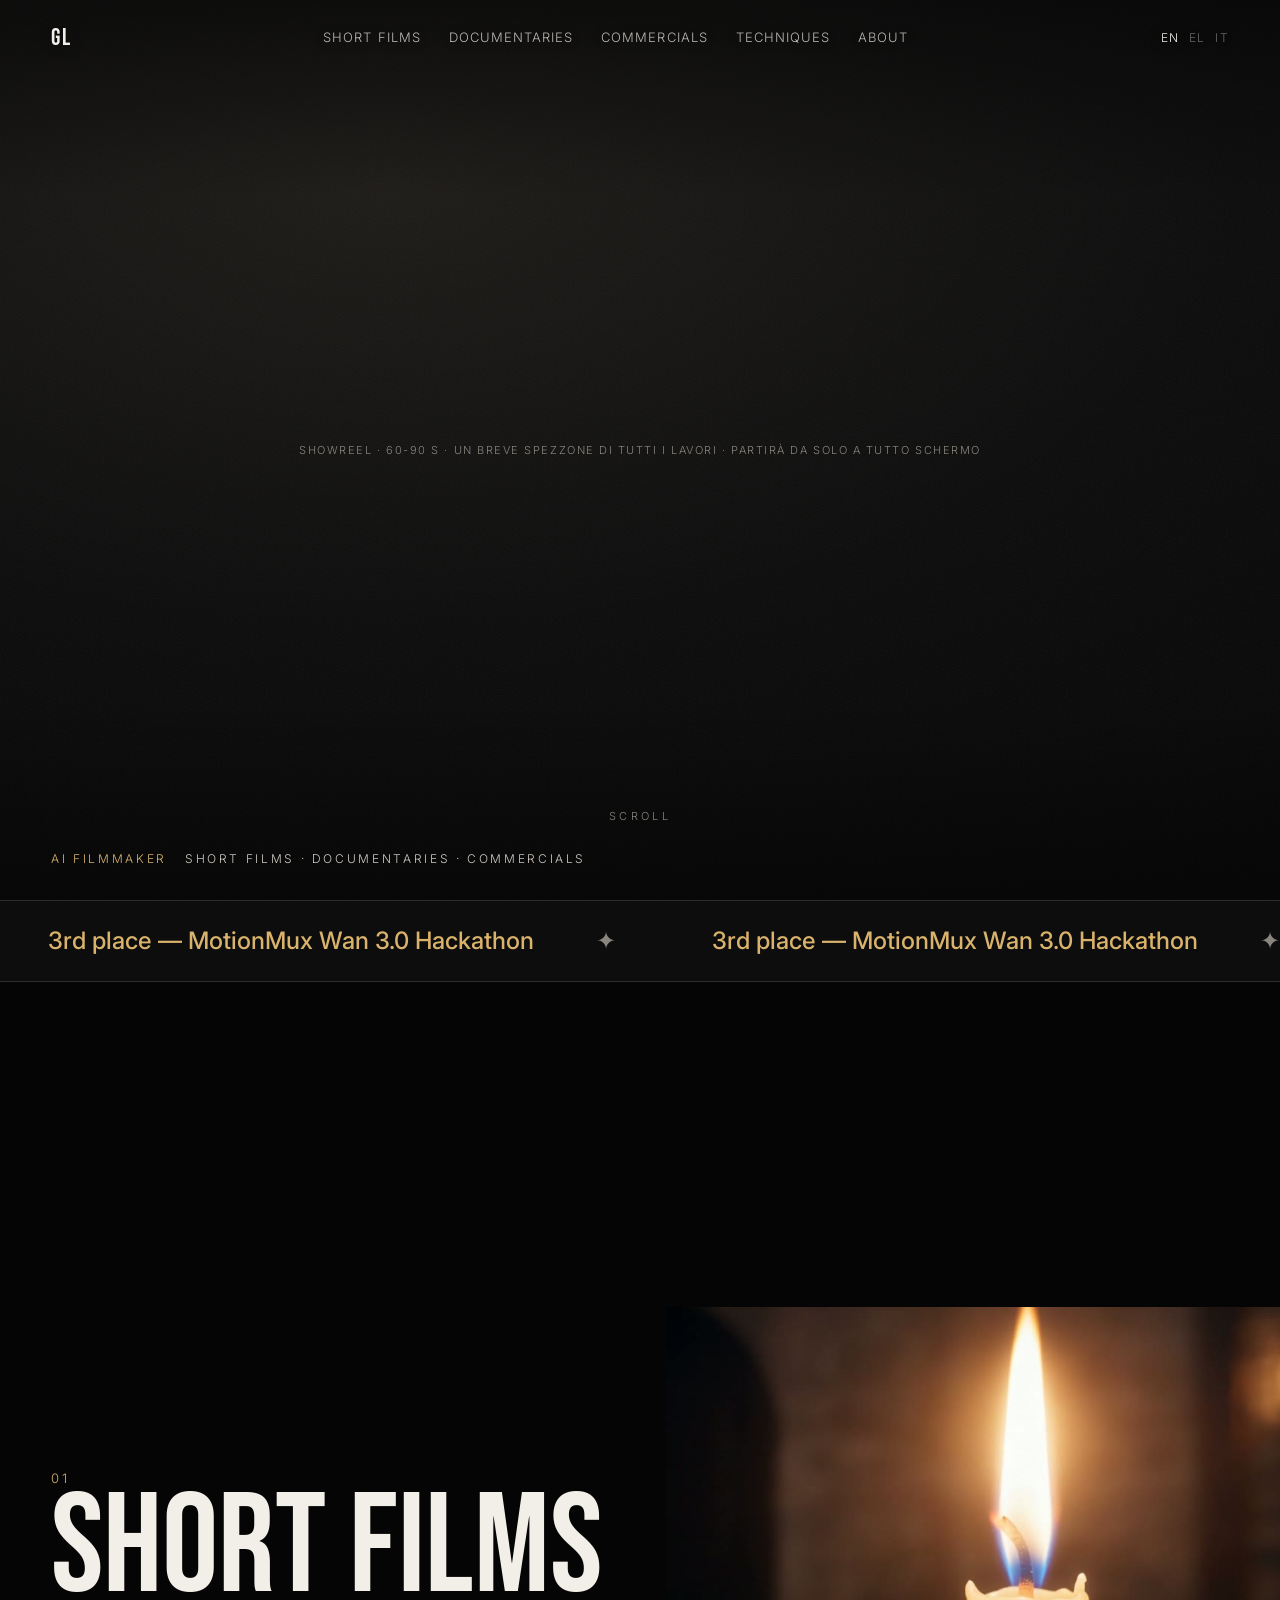
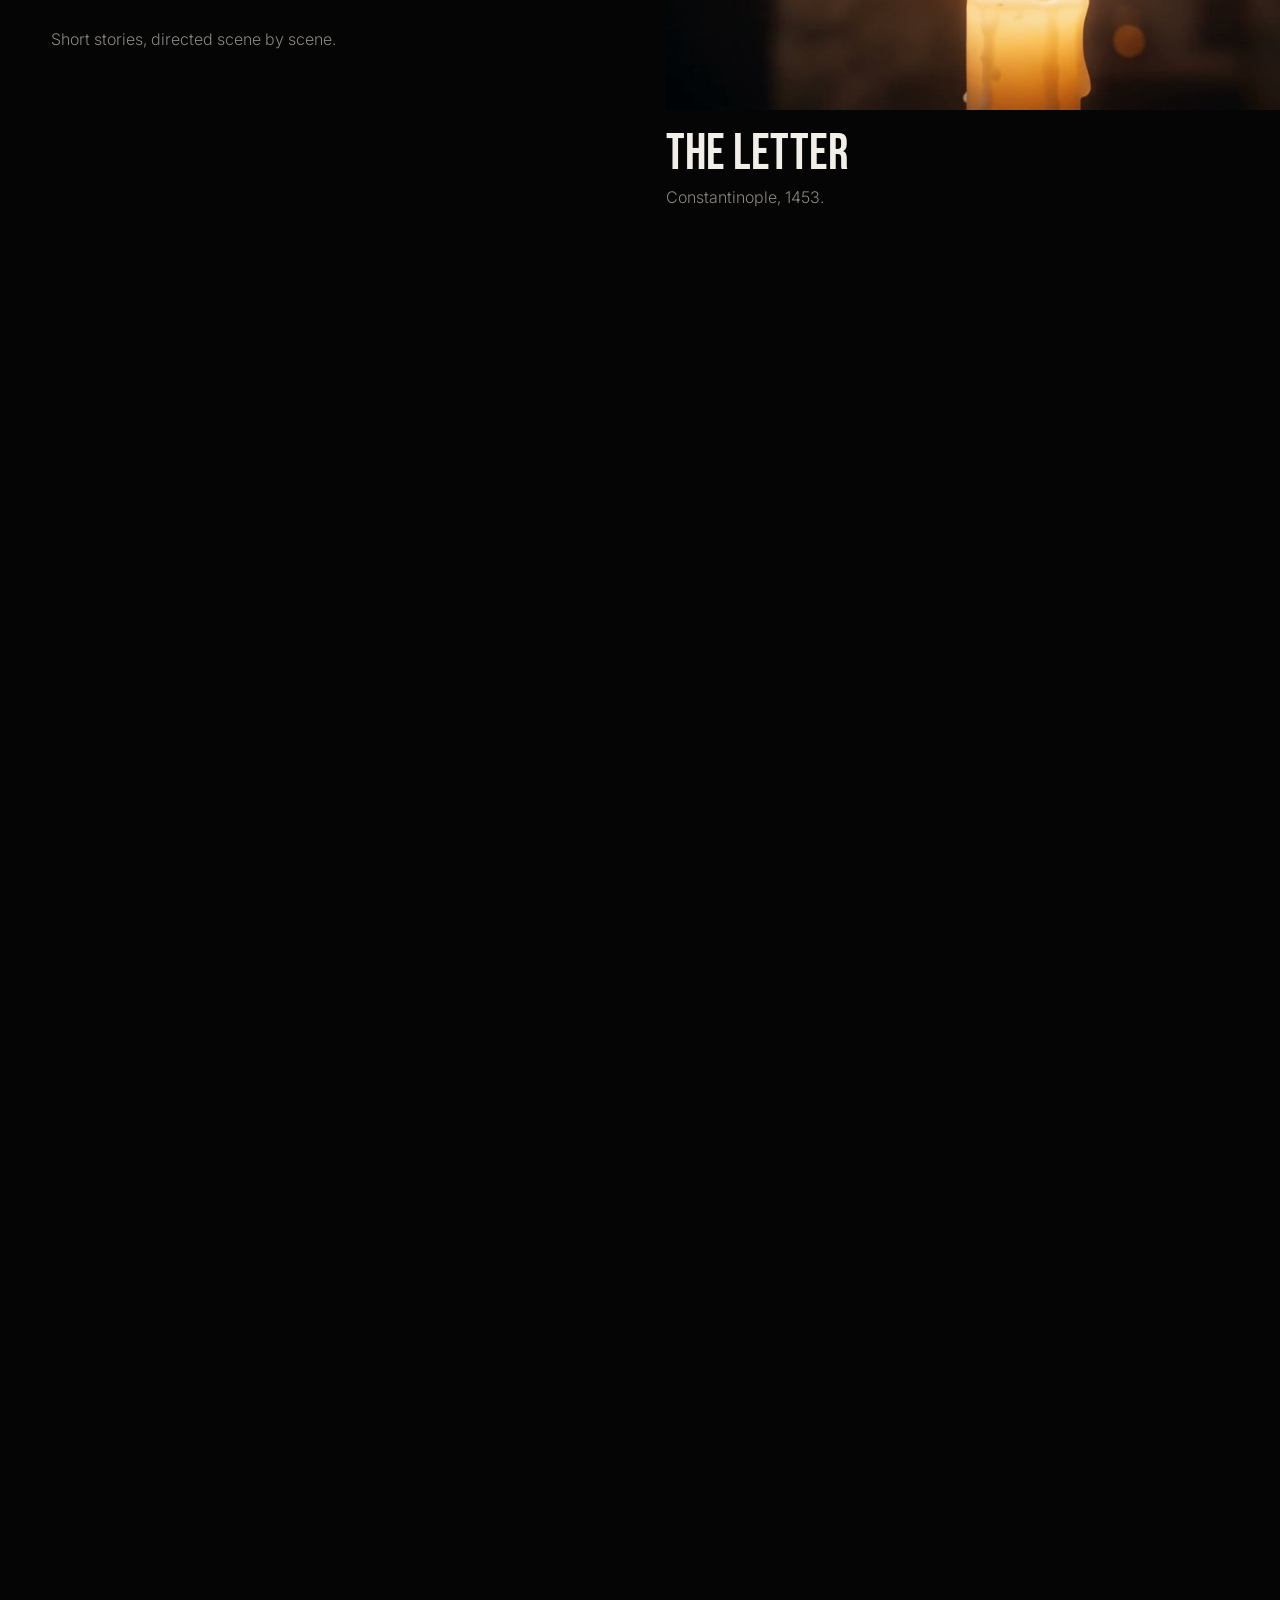
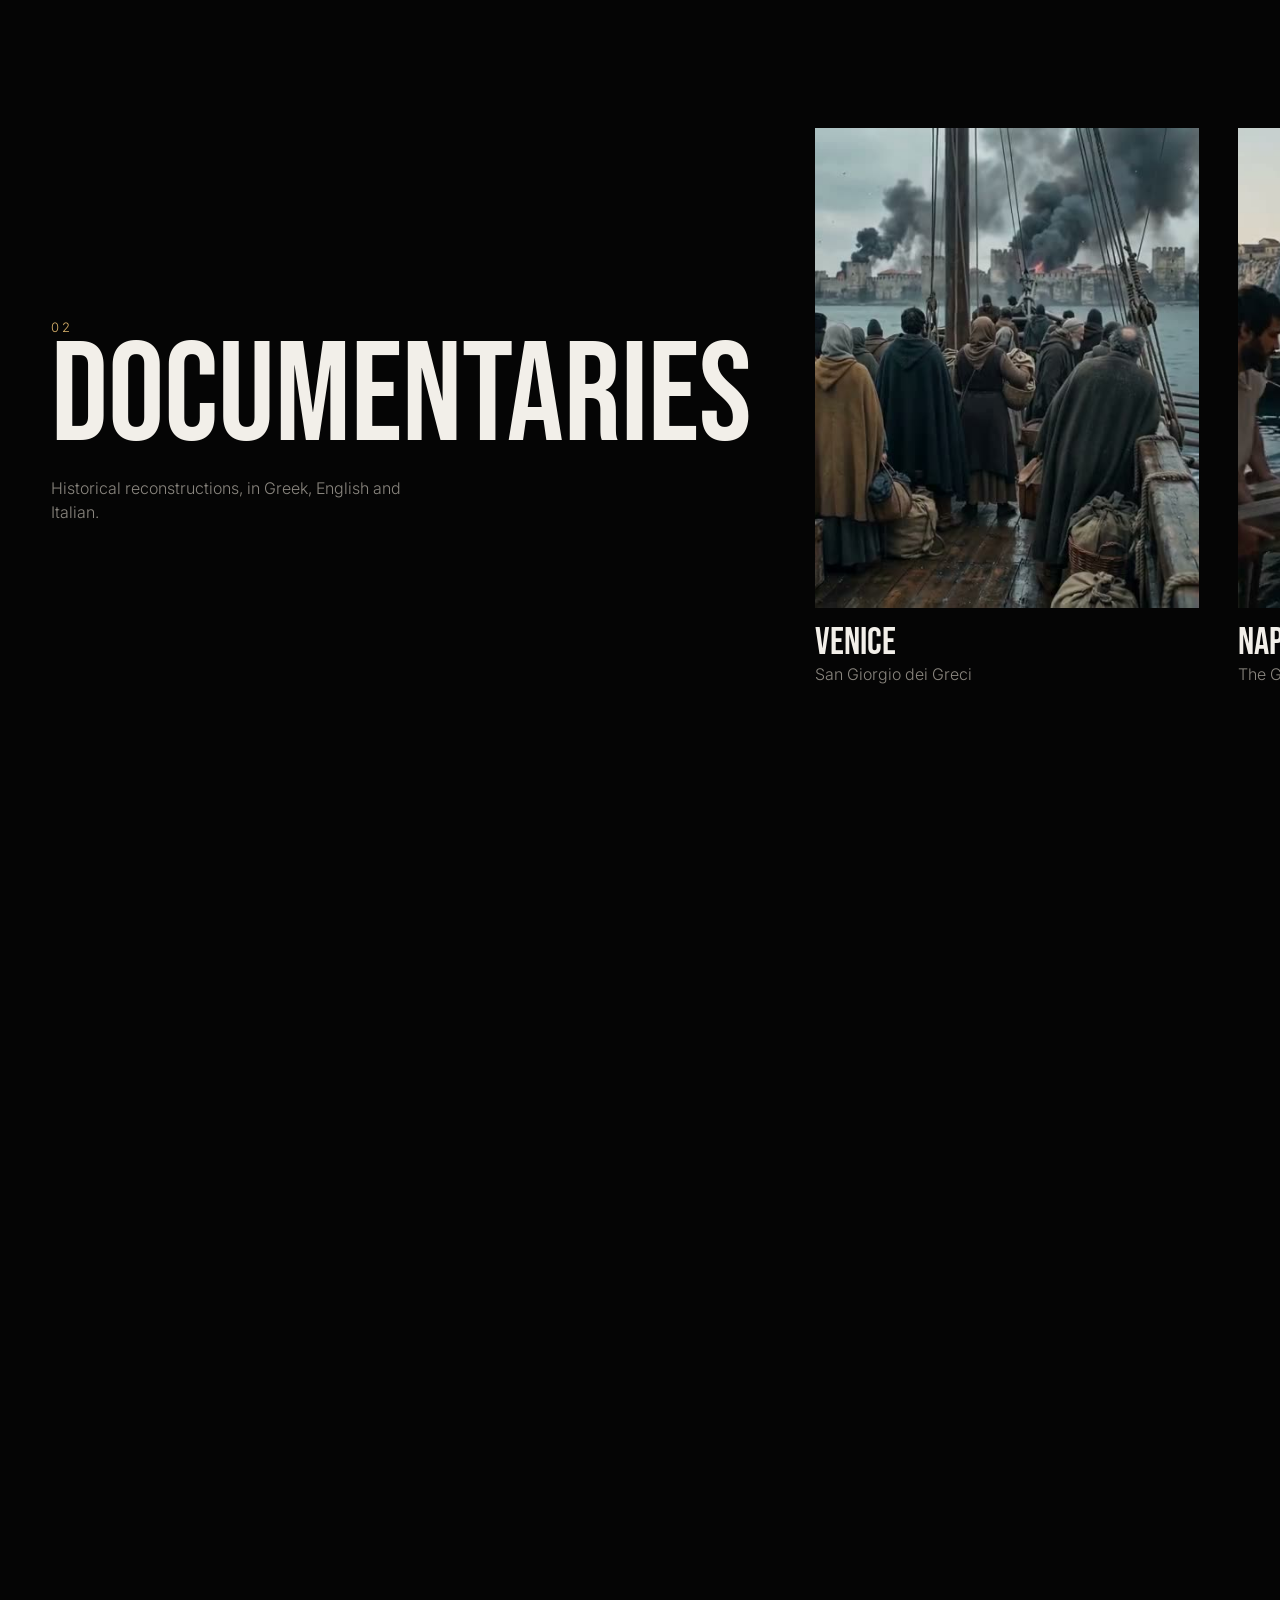
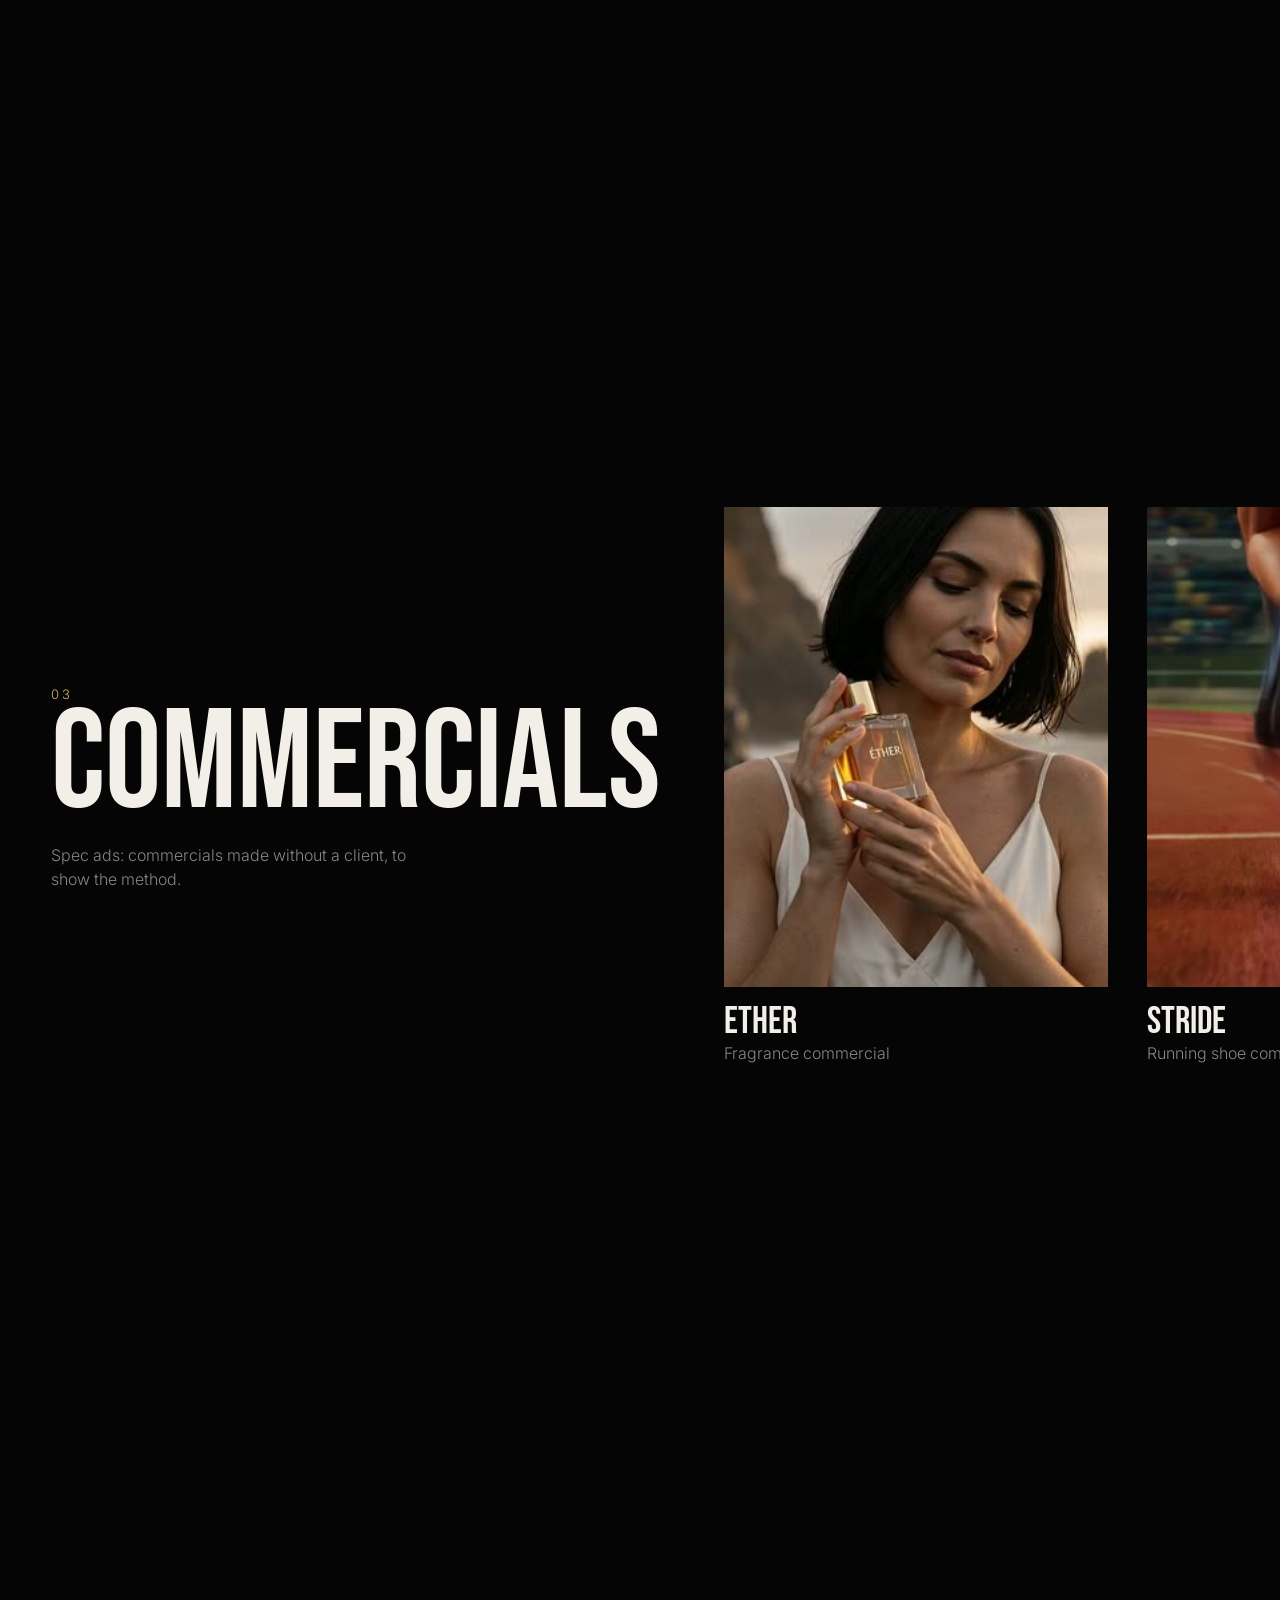
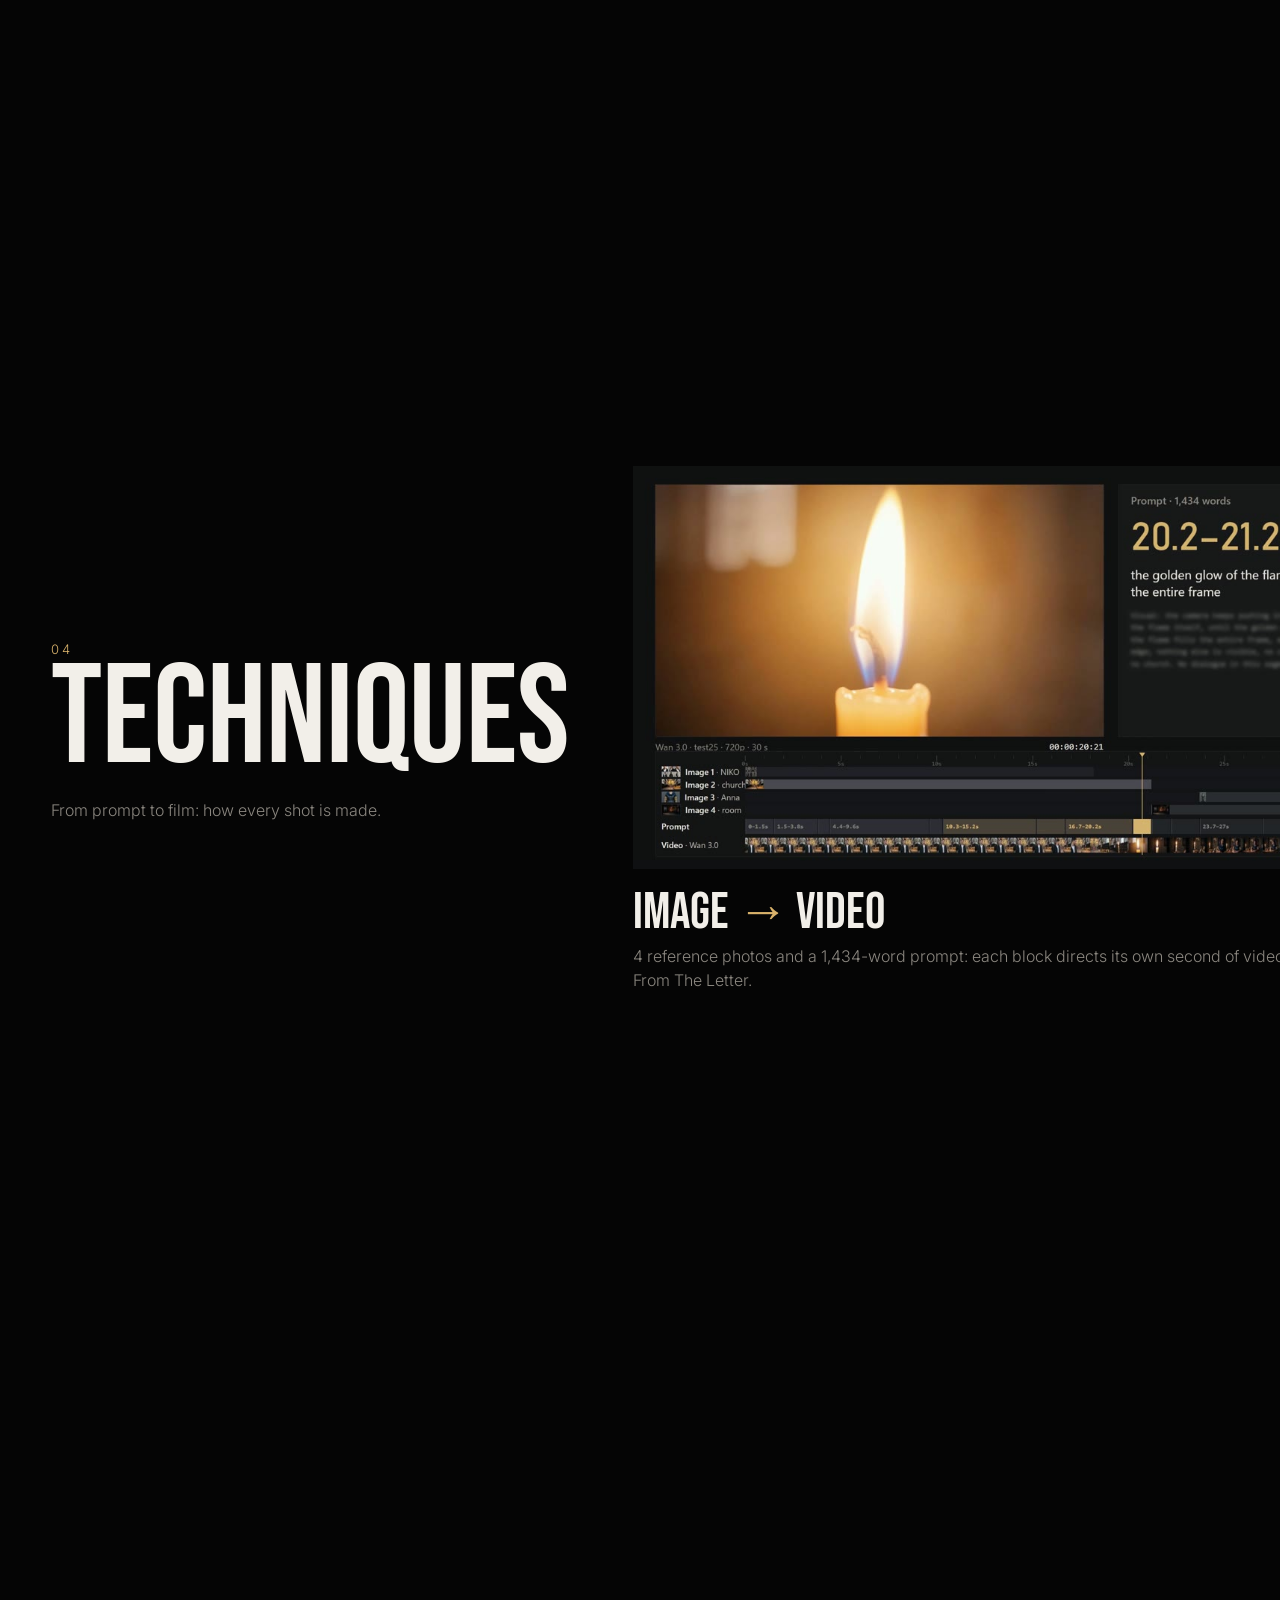
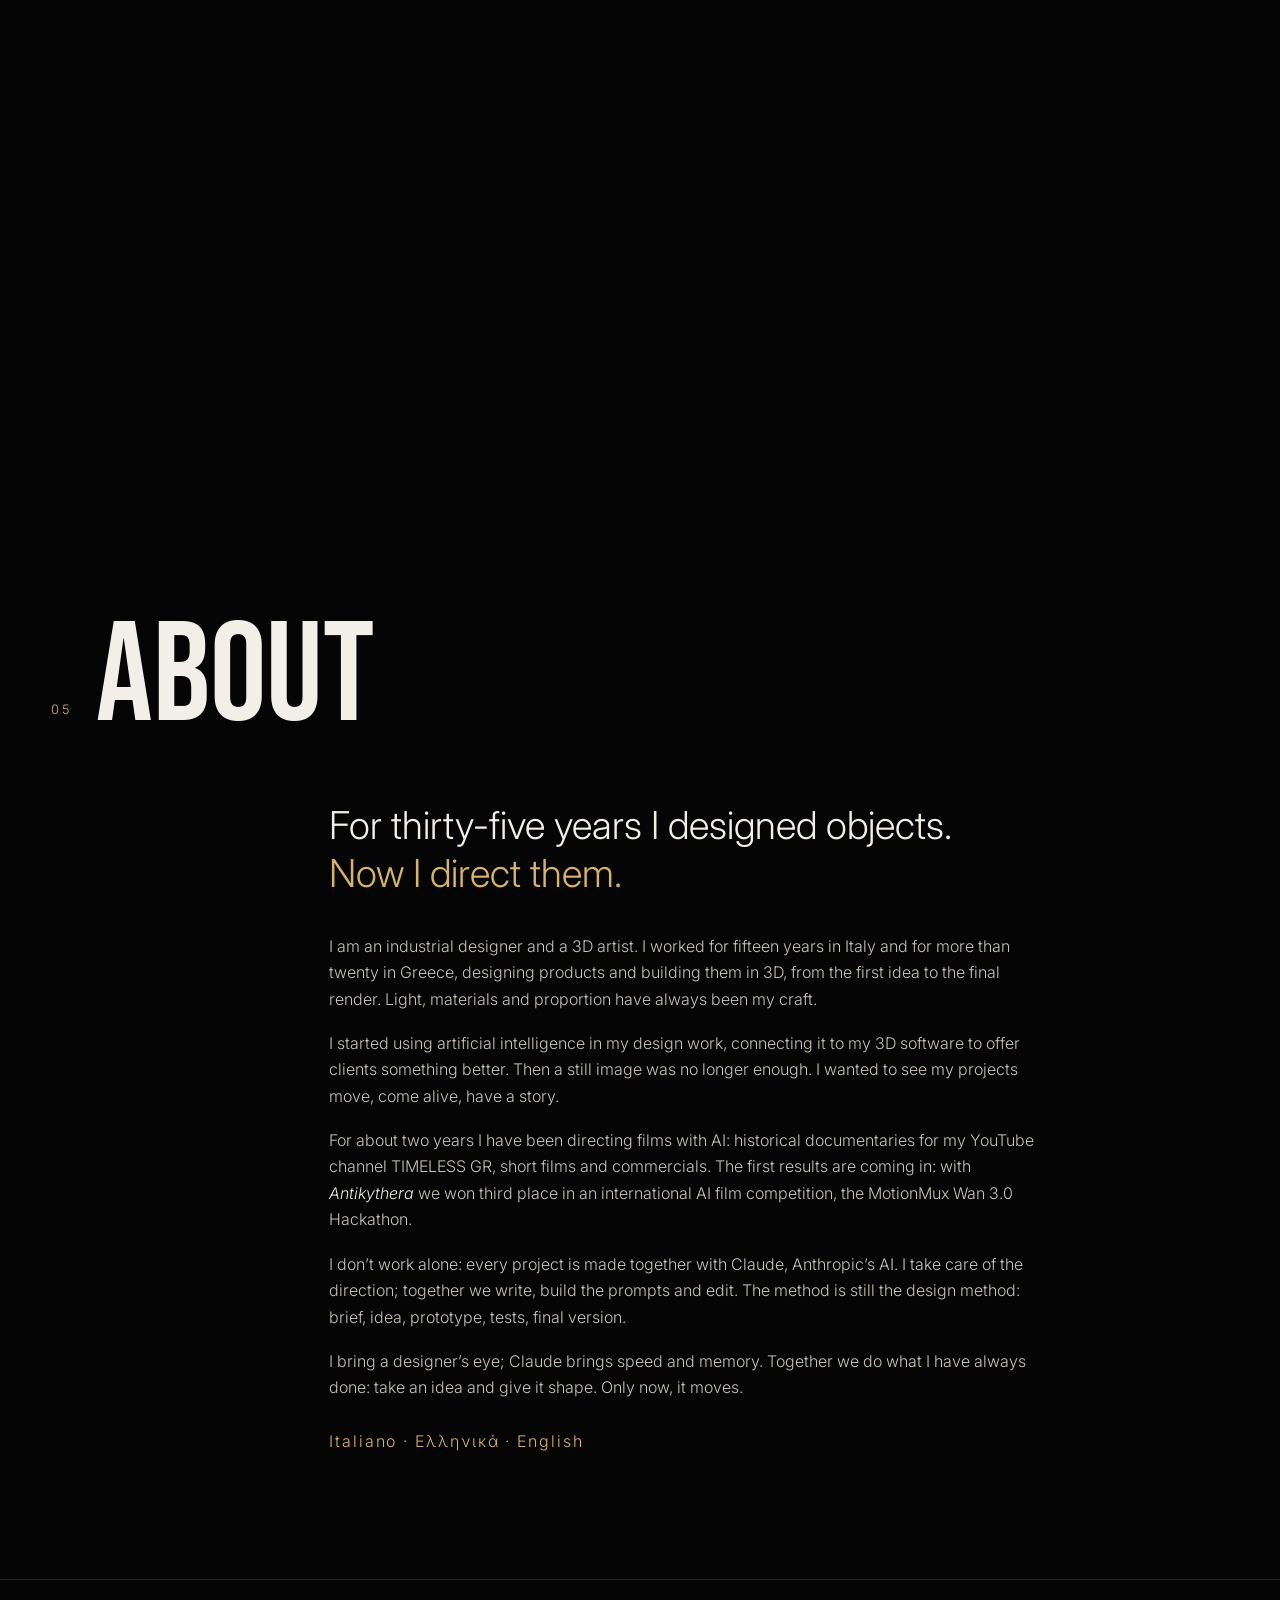
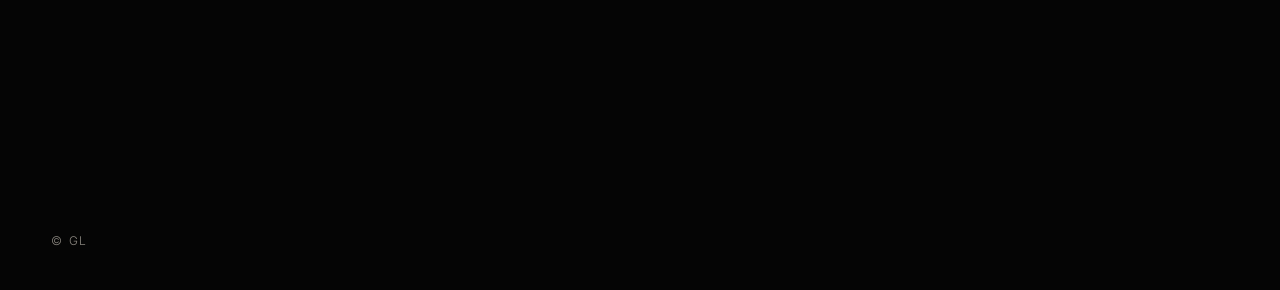
==== index.html @ 3f9e155d "Portfolio Co-Authored-By: Claude Opus 5.5 <noreply@anthropic.com>" ====
<!doctype html>
<html lang="en">
<head>
  <meta charset="utf-8">
  <meta name="viewport" content="width=device-width, initial-scale=1">
  <title>GL — AI Filmmaker</title>
  <meta name="robots" content="noindex, nofollow">  <!-- sito anonimo: invisibile ai motori di ricerca, si apre solo col link -->
  <meta name="description" content="Portfolio of GL: short films, documentaries and commercials made with AI.">
  <link rel="preconnect" href="https://fonts.googleapis.com">
  <link rel="preconnect" href="https://fonts.gstatic.com" crossorigin>
  <link href="https://fonts.googleapis.com/css2?family=Bebas+Neue&family=Inter:wght@300;400;500;600&display=swap" rel="stylesheet">
  <link rel="stylesheet" href="css/style.css">
</head>
<body>

  <!-- ═══ BARRA IN ALTO ═══ -->
  <header class="topbar">
    <a href="#top" class="topbar__name" data-site="nome"></a>
    <nav class="topbar__nav">
      <a href="#short-film">Short films</a>
      <a href="#documentari">Documentaries</a>
      <a href="#spot">Commercials</a>
      <a href="#tecniche">Techniques</a>
      <a href="#chi-sono">About</a>
    </nav>
    <div class="topbar__lang"><span class="is-on">EN</span><span>EL</span><span>IT</span></div>
  </header>
  <div class="progress"><div class="progress__bar"></div></div>

  <main id="top">

    <!-- ═══ APERTURA: il reel a tutto schermo, protagonisti i lavori ═══
         Quando il reel è pronto basta salvarlo come media/showreel.mp4: parte da solo, senza audio, a tutto schermo. -->
    <section class="hero">
      <div class="hero__media media" data-label="SHOWREEL · 60-90 s · un breve spezzone di tutti i lavori · partirà da solo a tutto schermo">
        <video class="hero__video" muted loop playsinline preload="auto"></video>
      </div>
      <div class="hero__shade"></div>
      <div class="hero__caption">
        <span data-site="ruolo"></span>
        <span class="hero__cats">Short films · Documentaries · Commercials</span>
      </div>
      <button class="hero__sound" type="button" hidden>Audio</button>
      <div class="hero__scroll">Scroll</div>
    </section>

    <!-- ═══ FASCIA PREMIO ═══ -->
    <section class="award">
      <div class="award__track">
        <span class="award__item"><b data-site="premio.titolo"></b> <i data-site="premio.dettaglio"></i></span>
        <span class="award__item"><b data-site="premio.titolo"></b> <i data-site="premio.dettaglio"></i></span>
        <span class="award__item"><b data-site="premio.titolo"></b> <i data-site="premio.dettaglio"></i></span>
        <span class="award__item"><b data-site="premio.titolo"></b> <i data-site="premio.dettaglio"></i></span>
      </div>
    </section>

    <!-- ═══ 01 SHORT FILM ═══ -->
    <!-- ═══ 01 SHORT FILM: scorrono in orizzontale ═══ -->
    <section class="section section--h" id="short-film">
      <div class="hscroll">
        <header class="section__head hscroll__head">
          <span class="section__num">01</span>
          <h2 class="section__title">Short films</h2>
          <p class="section__intro">Short stories, directed scene by scene.</p>
        </header>
        <div class="hscroll__track">
          <article class="film" data-full="media/film/the_letter.mp4">
            <div class="media" data-label="THE LETTER">
              <video class="preview" data-src="media/anteprime/the_letter.mp4" poster="media/anteprime/the_letter.jpg" muted loop playsinline preload="none"></video>
            </div>
            <div class="film__info">
              <h3>The Letter</h3>
              <p>Constantinople, 1453.</p>
              <span class="tag">Short film</span>
            </div>
          </article>
          <article class="film" data-full="media/film/let_her_finish.mp4">
            <div class="media" data-label="LET HER FINISH">
              <video class="preview" data-src="media/anteprime/let_her_finish.mp4" poster="media/anteprime/let_her_finish.jpg" muted loop playsinline preload="none"></video>
            </div>
            <div class="film__info">
              <h3>Let Her Finish</h3>
              <p>A girl comes home to her mother.</p>
              <span class="tag">Short film</span>
            </div>
          </article>
        </div>
      </div>
    </section>

    <!-- ═══ 02 DOCUMENTARI: scorrono in orizzontale ═══ -->
    <section class="section section--h" id="documentari">
      <div class="hscroll">
        <header class="section__head hscroll__head">
          <span class="section__num">02</span>
          <h2 class="section__title">Documentaries</h2>
          <p class="section__intro">Historical reconstructions, in Greek, English and Italian.</p>
        </header>
        <div class="hscroll__track">
          <article class="doc" data-full="media/film/venezia.mp4">
            <div class="media media--tall" data-label="VENICE">
              <video class="preview" data-src="media/anteprime/venezia.mp4" poster="media/anteprime/venezia.jpg" muted loop playsinline preload="none"></video>
            </div>
            <h3>Venice</h3><p>San Giorgio dei Greci</p>
          </article>
          <article class="doc" data-full="media/film/napoli.mp4">
            <div class="media media--tall" data-label="NAPLES UNDERGROUND">
              <video class="preview" data-src="media/anteprime/napoli.mp4" poster="media/anteprime/napoli.jpg" muted loop playsinline preload="none"></video>
            </div>
            <h3>Naples Underground</h3><p>The Greek soul of Naples</p>
          </article>
          <article class="doc" data-full="media/film/anticitera.mp4">
            <div class="media media--tall" data-label="ANTIKYTHERA">
              <video class="preview" data-src="media/anteprime/anticitera.mp4" poster="media/anteprime/anticitera.jpg" muted loop playsinline preload="none"></video>
            </div>
            <h3>Antikythera</h3><p>The Machine That Shouldn't Exist · English version · 3rd place MotionMux</p>
          </article>
        </div>
      </div>
    </section>

    <!-- ═══ 03 SPOT: scorrono in orizzontale come i documentari; al clic lo spot intero con l'audio (data-full) ═══ -->
    <section class="section section--h" id="spot">
      <div class="hscroll">
        <header class="section__head hscroll__head">
          <span class="section__num">03</span>
          <h2 class="section__title">Commercials</h2>
          <p class="section__intro">Spec ads: commercials made without a client, to show the method.</p>
        </header>
        <div class="hscroll__track">
          <article class="doc" data-full="media/spot/intero/ether.mp4">
            <div class="media media--tall" data-label="ETHER">
              <video class="preview" data-src="media/spot/ether.mp4" poster="media/spot/ether.jpg" muted loop playsinline preload="none"></video>
            </div>
            <h3>Ether</h3><p>Fragrance commercial</p>
          </article>
          <article class="doc" data-full="media/spot/intero/scarpa.mp4">
            <div class="media media--tall" data-label="STRIDE">
              <video class="preview" data-src="media/spot/scarpa.mp4" poster="media/spot/scarpa.jpg" muted loop playsinline preload="none"></video>
            </div>
            <h3>Stride</h3><p>Running shoe commercial</p>
          </article>
          <article class="doc" data-full="media/spot/intero/orologio.mp4">
            <div class="media media--tall" data-label="CHRONO">
              <video class="preview" data-src="media/spot/orologio.mp4" poster="media/spot/orologio.jpg" muted loop playsinline preload="none"></video>
            </div>
            <h3>Chrono</h3><p>Watch commercial</p>
          </article>
          <article class="doc" data-full="media/spot/intero/aurelia.mp4">
            <div class="media media--tall" data-label="AURÉLIA">
              <video class="preview" data-src="media/spot/aurelia.mp4" poster="media/spot/aurelia.jpg" muted loop playsinline preload="none"></video>
            </div>
            <h3>Aurélia</h3><p>Skincare commercial</p>
          </article>
          <article class="doc" data-full="media/spot/intero/pulse.mp4">
            <div class="media media--tall" data-label="PULSE">
              <video class="preview" data-src="media/spot/pulse.mp4" poster="media/spot/pulse.jpg" muted loop playsinline preload="none"></video>
            </div>
            <h3>Pulse</h3><p>Speaker commercial</p>
          </article>
          <article class="doc" data-full="media/spot/intero/zest.mp4">
            <div class="media media--tall" data-label="ZEST">
              <video class="preview" data-src="media/spot/zest.mp4" poster="media/spot/zest.jpg" muted loop playsinline preload="none"></video>
            </div>
            <h3>Zest</h3><p>Juice commercial</p>
          </article>
        </div>
      </div>
    </section>

    <!-- ═══ 04 TECNICHE: scorrono in orizzontale come le altre sezioni; al clic l'animazione intera con l'audio ═══ -->
    <section class="section section--h" id="tecniche">
      <div class="hscroll">
        <header class="section__head hscroll__head">
          <span class="section__num">04</span>
          <h2 class="section__title">Techniques</h2>
          <p class="section__intro">From prompt to film: how every shot is made.</p>
        </header>
        <div class="hscroll__track">
          <article class="film" data-full="media/tecniche/partitura.mp4">
            <div class="media" data-label="IMAGE → VIDEO">
              <video class="preview" data-src="media/tecniche/partitura_anteprima.mp4" poster="media/tecniche/partitura_anteprima.jpg" muted loop playsinline preload="none"></video>
            </div>
            <div class="film__info">
              <span class="tech__steps">Image <em>→</em> Video</span>
              <p>4 reference photos and a 1,434-word prompt: each block directs its own second of video. From The Letter.</p>
            </div>
          </article>
          <article class="film" data-full="media/tecniche/testo_video.mp4">
            <div class="media" data-label="TEXT → VIDEO">
              <video class="preview" data-src="media/tecniche/testo_video_anteprima.mp4" poster="media/tecniche/testo_video_anteprima.jpg" muted loop playsinline preload="none"></video>
            </div>
            <div class="film__info">
              <span class="tech__steps">Text <em>→</em> Video</span>
              <p>No images: a 523-word prompt becomes the shots, the camera move, the voice and the music. 1080p.</p>
            </div>
          </article>
          <article class="film" data-full="media/tecniche/blender.mp4">
            <div class="media" data-label="BLENDER → CLAY → VIDEO">
              <video class="preview" data-src="media/tecniche/blender_anteprima.mp4" poster="media/tecniche/blender_anteprima.jpg" muted loop playsinline preload="none"></video>
            </div>
            <div class="film__info">
              <span class="tech__steps">Blender <em>→</em> Clay <em>→</em> Video</span>
              <p>Camera and volumes from the 3D model, materials from a colour legend: a 360° turn inside the real church.</p>
            </div>
          </article>
          <article class="film" data-full="media/tecniche/storyboard.mp4">
            <div class="media" data-label="STORYBOARD → VIDEO">
              <video class="preview" data-src="media/tecniche/storyboard_anteprima.mp4" poster="media/tecniche/storyboard_anteprima.jpg" muted loop playsinline preload="none"></video>
            </div>
            <div class="film__info">
              <span class="tech__steps">Storyboard <em>→</em> Video</span>
              <p>A 6-panel grid becomes a 15-second commercial, shot by shot, in a single generation.</p>
            </div>
          </article>
        </div>
      </div>
    </section>

    <!-- ═══ 05 CHI SONO ═══ -->
    <section class="section about" id="chi-sono">
      <header class="section__head">
        <span class="section__num">05</span>
        <h2 class="section__title">About</h2>
      </header>
      <div class="about__body">
        <!-- testo deciso il 25 ott (prima in italiano, poi tradotto): il mestiere di designer come base, non come un'altra vita -->
        <p class="about__lead reveal">For thirty-five years I designed objects. <em>Now I direct them.</em></p>
        <div class="about__text">
          <p class="reveal">I am an industrial designer and a 3D artist. I worked for fifteen years in Italy and for more than twenty in Greece, designing products and building them in 3D, from the first idea to the final render. Light, materials and proportion have always been my craft.</p>
          <p class="reveal">I started using artificial intelligence in my design work, connecting it to my 3D software to offer clients something better. Then a still image was no longer enough. I wanted to see my projects move, come alive, have a story.</p>
          <p class="reveal">For about two years I have been directing films with AI: historical documentaries for my YouTube channel TIMELESS GR, short films and commercials. The first results are coming in: with <i>Antikythera</i> we won third place in an international AI film competition, the MotionMux Wan 3.0 Hackathon.</p>
          <p class="reveal">I don’t work alone: every project is made together with Claude, Anthropic’s AI. I take care of the direction; together we write, build the prompts and edit. The method is still the design method: brief, idea, prototype, tests, final version.</p>
          <p class="about__close reveal">I bring a designer’s eye; Claude brings speed and memory. Together we do what I have always done: take an idea and give it shape. Only now, it moves.</p>
        </div>
        <p class="about__langs reveal">Italiano · Ελληνικά · English</p>
      </div>
    </section>

  </main>

  <!-- ═══ CONTATTI ═══ -->
  <footer class="footer" id="contatti">
    <p class="footer__sign">© <span data-site="nome"></span></p>
  </footer>

  <!-- ═══ LETTORE: lo spot intero con audio, a tutto schermo ═══ -->
  <div class="player" hidden role="dialog" aria-modal="true" aria-label="Video player">
    <button class="player__close" type="button">Close ✕</button>
    <div class="player__box">
      <video class="player__video" controls playsinline preload="none"></video>
      <!-- scheda del lavoro: la riempie main.js con i dati di window.WORKS (config.js) -->
      <div class="player__card" hidden>
        <h3 class="player__title"></h3>
        <span class="player__meta"></span>
        <p class="player__text"></p>
        <p class="player__award"></p>
        <dl class="player__credits"></dl>
        <p class="player__note"></p>
        <p class="player__tools"></p>
      </div>
    </div>
  </div>

  <script src="vendor/gsap.min.js"></script>
  <script src="vendor/ScrollTrigger.min.js"></script>
  <script src="vendor/lenis.min.js"></script>
  <script src="js/config.js"></script>
  <script src="js/main.js"></script>
</body>
</html>
---- css/style.css ----
/* ═══ Portfolio GL — stile da cinema: nero, testo chiaro, video grandi ═══ */
:root {
  --bg: #050505;
  --bg-2: #0d0d0d;
  --fg: #f2efe9;
  --muted: #8a867f;
  --line: rgba(242, 239, 233, 0.14);
  --accent: #d9b26b;
  --title: 'Bebas Neue', 'Arial Narrow', sans-serif;
  --text: 'Inter', system-ui, sans-serif;
  --pad: clamp(16px, 4vw, 56px);
}

* { box-sizing: border-box; margin: 0; padding: 0; }
html.lenis, html.lenis body { height: auto; }
.lenis.lenis-smooth { scroll-behavior: auto !important; }
body {
  background: var(--bg);
  color: var(--fg);
  font-family: var(--text);
  font-weight: 300;
  line-height: 1.5;
  -webkit-font-smoothing: antialiased;
  overflow-x: hidden;
}
a { color: inherit; text-decoration: none; }
h1, h2, h3 { font-weight: 400; }

/* ═══ Segnaposto video: riquadro scuro con grana in movimento e scritta ═══ */
.media {
  position: relative;
  aspect-ratio: 16 / 9;
  background: radial-gradient(120% 90% at 30% 20%, #1d1b18 0%, #0b0b0b 55%, #050505 100%);
  overflow: hidden;
}
.media::before {
  content: '';
  position: absolute; inset: -50%;
  background-image: url("data:image/svg+xml,%3Csvg xmlns='http://www.w3.org/2000/svg' width='160' height='160'%3E%3Cfilter id='n'%3E%3CfeTurbulence type='fractalNoise' baseFrequency='.9' numOctaves='2' stitchTiles='stitch'/%3E%3C/filter%3E%3Crect width='100%25' height='100%25' filter='url(%23n)' opacity='.5'/%3E%3C/svg%3E");
  opacity: .12;
  animation: grain 1.2s steps(6) infinite;
  pointer-events: none;
}
.media::after {
  content: attr(data-label);
  position: absolute; left: 16px; bottom: 14px; right: 16px;
  font-size: 11px; letter-spacing: .14em; text-transform: uppercase;
  color: var(--muted);
}
.media video, .media img { position: absolute; inset: 0; width: 100%; height: 100%; object-fit: cover; }
.media:has(.preview)::before, .media:has(.preview)::after { display: none; }
.media .preview { transition: transform .8s cubic-bezier(.2,.7,.2,1); }
.film:hover .preview, .doc:hover .preview { transform: scale(1.06); }

/* ═══ Passaggio del mouse sulle schede che si aprono (25 ott: A + B) ═══
   A: cornice oro + cerchio play + «WATCH» al centro, titolo in oro · B: le altre schede della fila si abbassano */
[data-full] .media { transition: filter .5s ease; }
/* uno strato sopra il video: cornice oro + cerchio play (disegnato) + «WATCH» sotto il cerchio */
[data-full] .media:has(.preview)::after {
  display: flex; align-items: center; justify-content: center;
  content: 'WATCH'; inset: 0; padding: 118px 0 0 .32em;
  border: 2px solid var(--accent);
  background: url("data:image/svg+xml,%3Csvg xmlns='http://www.w3.org/2000/svg' width='80' height='80'%3E%3Ccircle cx='40' cy='40' r='38' fill='rgba(5,5,5,.5)' stroke='%23d9b26b' stroke-width='1.5'/%3E%3Cpath d='M33 27 L55 40 L33 53 Z' fill='%23d9b26b'/%3E%3C/svg%3E") center calc(50% - 14px) / 80px 80px no-repeat;
  font: 500 12px/1 var(--text); letter-spacing: .32em; color: var(--fg); text-shadow: 0 1px 8px rgba(0,0,0,.8);
  opacity: 0; transition: opacity .35s, background-size .45s cubic-bezier(.2,.7,.2,1);
  pointer-events: none; z-index: 2;
}
[data-full]:hover .media:has(.preview)::after { opacity: 1; }
.hscroll__track:has([data-full]:hover) [data-full]:not(:hover) .media { filter: brightness(.45) saturate(.35); }
[data-full] h3, [data-full] .tech__steps { transition: color .35s; }
[data-full]:hover h3, [data-full]:hover .tech__steps { color: var(--accent); }
/* senza mouse (telefono): il cerchio play resta sempre visibile, piccolo, nell'angolo */
@media (hover: none) {
  [data-full] .media:has(.preview)::after { opacity: .9; content: ''; border: 0; background-position: right 12px top 12px; background-size: 44px 44px; }
}
.media--wide { aspect-ratio: 21 / 9; }
.media--tall { aspect-ratio: 4 / 5; }
@keyframes grain {
  0% { transform: translate(0, 0); } 20% { transform: translate(-6%, 4%); } 40% { transform: translate(4%, -6%); }
  60% { transform: translate(-3%, -2%); } 80% { transform: translate(6%, 5%); } 100% { transform: translate(0, 0); }
}

/* ═══ Barra in alto ═══ */
.topbar {
  position: fixed; top: 0; left: 0; right: 0; z-index: 50;
  display: flex; align-items: center; justify-content: space-between; gap: 24px;
  padding: 20px var(--pad);
  color: var(--fg);
  text-shadow: 0 1px 12px rgba(0,0,0,.55), 0 0 2px rgba(0,0,0,.35);
}
.topbar__name { font-family: var(--title); font-size: 24px; letter-spacing: .06em; white-space: nowrap; }
.topbar__nav { display: flex; gap: 28px; font-size: 13px; letter-spacing: .08em; text-transform: uppercase; white-space: nowrap; }
.topbar__nav a { position: relative; opacity: .75; transition: opacity .3s, color .3s; }
.topbar__nav a::after { content: ''; position: absolute; left: 0; right: 0; bottom: -6px; height: 1px; background: var(--accent);
  transform: scaleX(0); transform-origin: left; transition: transform .35s cubic-bezier(.2,.7,.2,1); }
.topbar__nav a:hover { opacity: 1; color: var(--accent); }
.topbar__nav a:hover::after { transform: scaleX(1); }
.topbar__lang { display: flex; gap: 10px; font-size: 12px; letter-spacing: .1em; }
.topbar__lang span { opacity: .4; }
.topbar__lang .is-on { opacity: 1; }
.progress { position: fixed; top: 0; left: 0; right: 0; height: 2px; z-index: 60; }
.progress__bar { height: 100%; background: var(--accent); transform: scaleX(0); transform-origin: left; }

/* ═══ Apertura ═══ */
.hero { position: relative; height: 100vh; min-height: 560px; overflow: hidden; }
.hero__media { position: absolute; inset: 0; aspect-ratio: auto; }
.hero__media::after { top: 50%; bottom: auto; left: 0; right: 0; text-align: center; transform: translateY(-50%); }
.hero__video { opacity: 0; transition: opacity 1.2s ease; }
.hero.has-video .hero__video { opacity: 1; }
.hero.has-video .hero__media::after, .hero.has-video .hero__media::before { display: none; }
.hero__shade { position: absolute; inset: 0; pointer-events: none; background: linear-gradient(180deg, rgba(5,5,5,.6) 0%, rgba(5,5,5,0) 22%, rgba(5,5,5,0) 78%, rgba(5,5,5,.6) 100%); }
.hero__caption {
  position: absolute; left: var(--pad); bottom: 32px;
  display: flex; gap: 18px; flex-wrap: wrap;
  font-size: 12px; letter-spacing: .22em; text-transform: uppercase;
}
.hero__caption span:first-child { color: var(--accent); }
.hero__cats { color: #cfcac2; }
.hero__sound {
  position: absolute; right: var(--pad); bottom: 26px;
  background: none; color: var(--fg); border: 1px solid var(--line); border-radius: 99px;
  padding: 8px 16px; font: 500 11px/1 var(--text); letter-spacing: .2em; text-transform: uppercase; cursor: pointer;
}
.hero__sound.is-on { border-color: var(--accent); color: var(--accent); }
.hero__scroll {
  position: absolute; left: 50%; bottom: 76px; transform: translateX(-50%);
  font-size: 11px; letter-spacing: .3em; text-transform: uppercase; color: var(--muted);
}

/* ═══ Fascia premio che scorre ═══ */
.award { border-top: 1px solid var(--line); border-bottom: 1px solid var(--line); overflow: hidden; padding: 22px 0; background: var(--bg-2); }
.award__track { display: flex; width: max-content; animation: marquee 32s linear infinite; }
.award__item { padding: 0 48px; white-space: nowrap; font-size: clamp(16px, 2vw, 24px); }
.award__item b { font-weight: 500; color: var(--accent); }
.award__item i { font-style: normal; color: var(--muted); margin-left: 8px; }
.award__item::after { content: '✦'; margin-left: 48px; color: var(--muted); }
@keyframes marquee { to { transform: translateX(-50%); } }

/* ═══ Sezioni ═══ */
.section { padding: clamp(80px, 14vh, 160px) var(--pad); }
.section__head { display: grid; grid-template-columns: auto 1fr; column-gap: 24px; align-items: end; margin-bottom: clamp(40px, 7vh, 80px); }
.section__num { font-size: 13px; letter-spacing: .2em; color: var(--accent); padding-bottom: 18px; }
.section__title { font-family: var(--title); font-size: clamp(56px, 11vw, 170px); line-height: .85; overflow: hidden; }
.section__title .ln { display: inline-block; }
.section__intro { grid-column: 2; margin-top: 14px; color: var(--muted); max-width: 520px; }
.tag { display: inline-block; font-size: 11px; letter-spacing: .14em; text-transform: uppercase; border: 1px solid var(--line); padding: 5px 10px; border-radius: 99px; color: var(--muted); }

/* Short film (orizzontali, schede larghe 16:9) */
.film { width: max(280px, min(56vw, 96vh)); flex: none; }
.film .media { width: 100%; }
.film__info { display: grid; grid-template-columns: 1fr auto; gap: 6px 24px; align-items: baseline; margin-top: 18px; }
.film__info h3 { font-family: var(--title); font-size: clamp(34px, 4vw, 56px); line-height: 1; }
.film__info p { grid-column: 1; color: var(--muted); }
.film__info .tag { grid-row: 1; grid-column: 2; }

/* Documentari in orizzontale */
.section--h { padding-left: 0; padding-right: 0; }
.hscroll { display: flex; align-items: center; gap: clamp(32px, 5vw, 80px); padding: 0 var(--pad); width: max-content; min-height: 100vh; }
.hscroll__head { display: block; margin: 0; flex: none; }
.hscroll__head .section__intro { max-width: 360px; }
.hscroll__head .section__intro { margin-top: 18px; }
.hscroll__track { display: flex; gap: clamp(24px, 3vw, 48px); }
.doc { width: max(240px, min(30vw, 52vh)); flex: none; }
.doc h3 { font-family: var(--title); font-size: clamp(30px, 3vw, 44px); margin-top: 16px; line-height: 1; }
.doc p { color: var(--muted); }

/* Spot: stessi riquadri dei documentari, in più al clic si apre lo spot intero */
[data-full] { cursor: pointer; }

/* Lettore dello spot intero */
.player {
  position: fixed; inset: 0; z-index: 100;
  display: flex; align-items: center; justify-content: center;
  padding: 64px var(--pad) 32px; background: var(--bg);
}
.player[hidden] { display: none; }
.player__box { width: 100%; max-width: 1280px; max-height: 100%; display: flex; flex-direction: column; }
.player__video { display: block; width: 100%; min-height: 0; max-height: 100%; background: #000; }
/* scheda del lavoro: una striscia sotto il video, larga quanto il video */
.player__card {
  display: grid; grid-template-columns: 1fr auto; gap: 4px 32px; align-items: baseline;
  padding-top: 18px; margin-top: 14px; border-top: 1px solid var(--line);
}
.player__card[hidden] { display: none; }
.player__title { font-family: var(--title); font-size: clamp(30px, 3vw, 44px); line-height: 1; }
.player__meta { font-size: 12px; letter-spacing: .18em; text-transform: uppercase; color: var(--muted); white-space: nowrap; }
.player__text { grid-column: 1 / -1; color: var(--muted); }
.player__award { grid-column: 1 / -1; font-size: 12px; letter-spacing: .16em; text-transform: uppercase; color: var(--accent); }
.player__note { grid-column: 1; font-size: 12px; color: var(--muted); }
.player__award[hidden], .player__note[hidden], .player__credits:empty { display: none; }
/* crediti come nei titoli di coda: ruolo a sinistra piccolo e grigio, nome a destra; il regista in oro */
.player__credits { grid-column: 1; display: grid; grid-template-columns: max-content 1fr; gap: 3px 22px; margin-top: 10px; align-items: baseline; }
.player__credits dt { font-size: 11px; letter-spacing: .16em; text-transform: uppercase; color: var(--muted); }
.player__credits dd { font-size: 14px; color: var(--fg); }
.player__credits dd:first-of-type { color: var(--accent); font-weight: 500; }
.player__tools { grid-column: 1 / -1; margin-top: 10px;
  font-size: 11px; letter-spacing: .14em; text-transform: uppercase; color: var(--muted); }
/* con la scheda: il riquadro occupa l'altezza disponibile, la scheda prende quello che le serve e il video il resto */
.player__box:has(.player__card:not([hidden])) { height: 100%; }
.player__box:has(.player__card:not([hidden])) .player__video { flex: 1 1 auto; max-height: none; }
@media (max-width: 760px) {
  .player__card { grid-template-columns: 1fr; }
  .player__credits { grid-template-columns: 1fr; gap: 0; }
  .player__credits dd { margin-bottom: 6px; }
  .player__tools { grid-column: 1; grid-row: auto; text-align: left; margin-top: 6px; }
}
.player__close {
  position: absolute; top: 20px; right: var(--pad);
  background: none; color: var(--fg); border: 1px solid var(--line); border-radius: 99px;
  padding: 8px 16px; font: 500 11px/1 var(--text); letter-spacing: .2em; text-transform: uppercase; cursor: pointer;
}
.player__close:hover { border-color: var(--accent); color: var(--accent); }

/* Tecniche */
/* le tecniche usano le stesse schede degli short film; il titolo «A → B» ha la freccia in oro */
.tech__steps { display: block; font-family: var(--title); font-size: clamp(34px, 4vw, 56px); line-height: 1; }
.tech__steps em { font-style: normal; color: var(--accent); }

/* Chi sono */
.about__body { max-width: 900px; margin-left: auto; }
.about__lead { font-size: clamp(22px, 3vw, 40px); line-height: 1.25; font-weight: 300; }
.about__lead em { font-style: normal; color: var(--accent); white-space: nowrap; }
/* i paragrafi sotto il motto: più piccoli, in grigio chiaro; la chiusura è uguale agli altri (25 ott) */
.about__text { margin-top: clamp(28px, 4vh, 44px); max-width: 720px; display: grid; gap: 18px; }
.about__text p { font-size: clamp(16px, 1.25vw, 19px); line-height: 1.65; color: #c9c4bb; }
.about__text i { font-style: italic; color: var(--fg); }.about__langs { margin-top: 28px; color: var(--accent); letter-spacing: .12em; }

/* Contatti */
.footer { padding: clamp(80px, 16vh, 180px) var(--pad) 40px; border-top: 1px solid var(--line); overflow: hidden; }
.footer__kicker { font-size: 13px; letter-spacing: .3em; text-transform: uppercase; color: var(--accent); }
.footer__mail { display: inline-block; margin-top: 14px; font-size: clamp(22px, 3vw, 40px); border-bottom: 1px solid var(--line); }
.footer__sign { margin-top: clamp(60px, 12vh, 140px); font-size: 12px; letter-spacing: .14em; text-transform: uppercase; color: var(--muted); }

/* Comparsa allo scorrimento (lo stato iniziale lo mette lo script, così senza script tutto resta visibile) */
.reveal { will-change: transform, opacity; }

/* ═══ Schermi stretti: il menu non ci sta su una riga, restano nome e lingue ═══ */
@media (max-width: 960px) {
  .topbar__nav { display: none; }
}

/* ═══ Telefono ═══ */
@media (max-width: 760px) {
  .section__head { grid-template-columns: 1fr; }
  .section__num { padding-bottom: 6px; }
  .section__intro { grid-column: 1; }
  .section--h { padding: clamp(80px, 14vh, 160px) var(--pad); }
  .hscroll { flex-direction: column; align-items: stretch; width: auto; min-height: 0; padding: 0; }
  .hscroll__track { flex-direction: column; }
  .doc, .film { width: 100%; }
  .media--wide { aspect-ratio: 16 / 9; }
  .hero__scroll { display: none; }
  .hero__caption { right: calc(var(--pad) + 120px); }
}

@media (prefers-reduced-motion: reduce) {
  .award__track, .media::before { animation: none; }
}
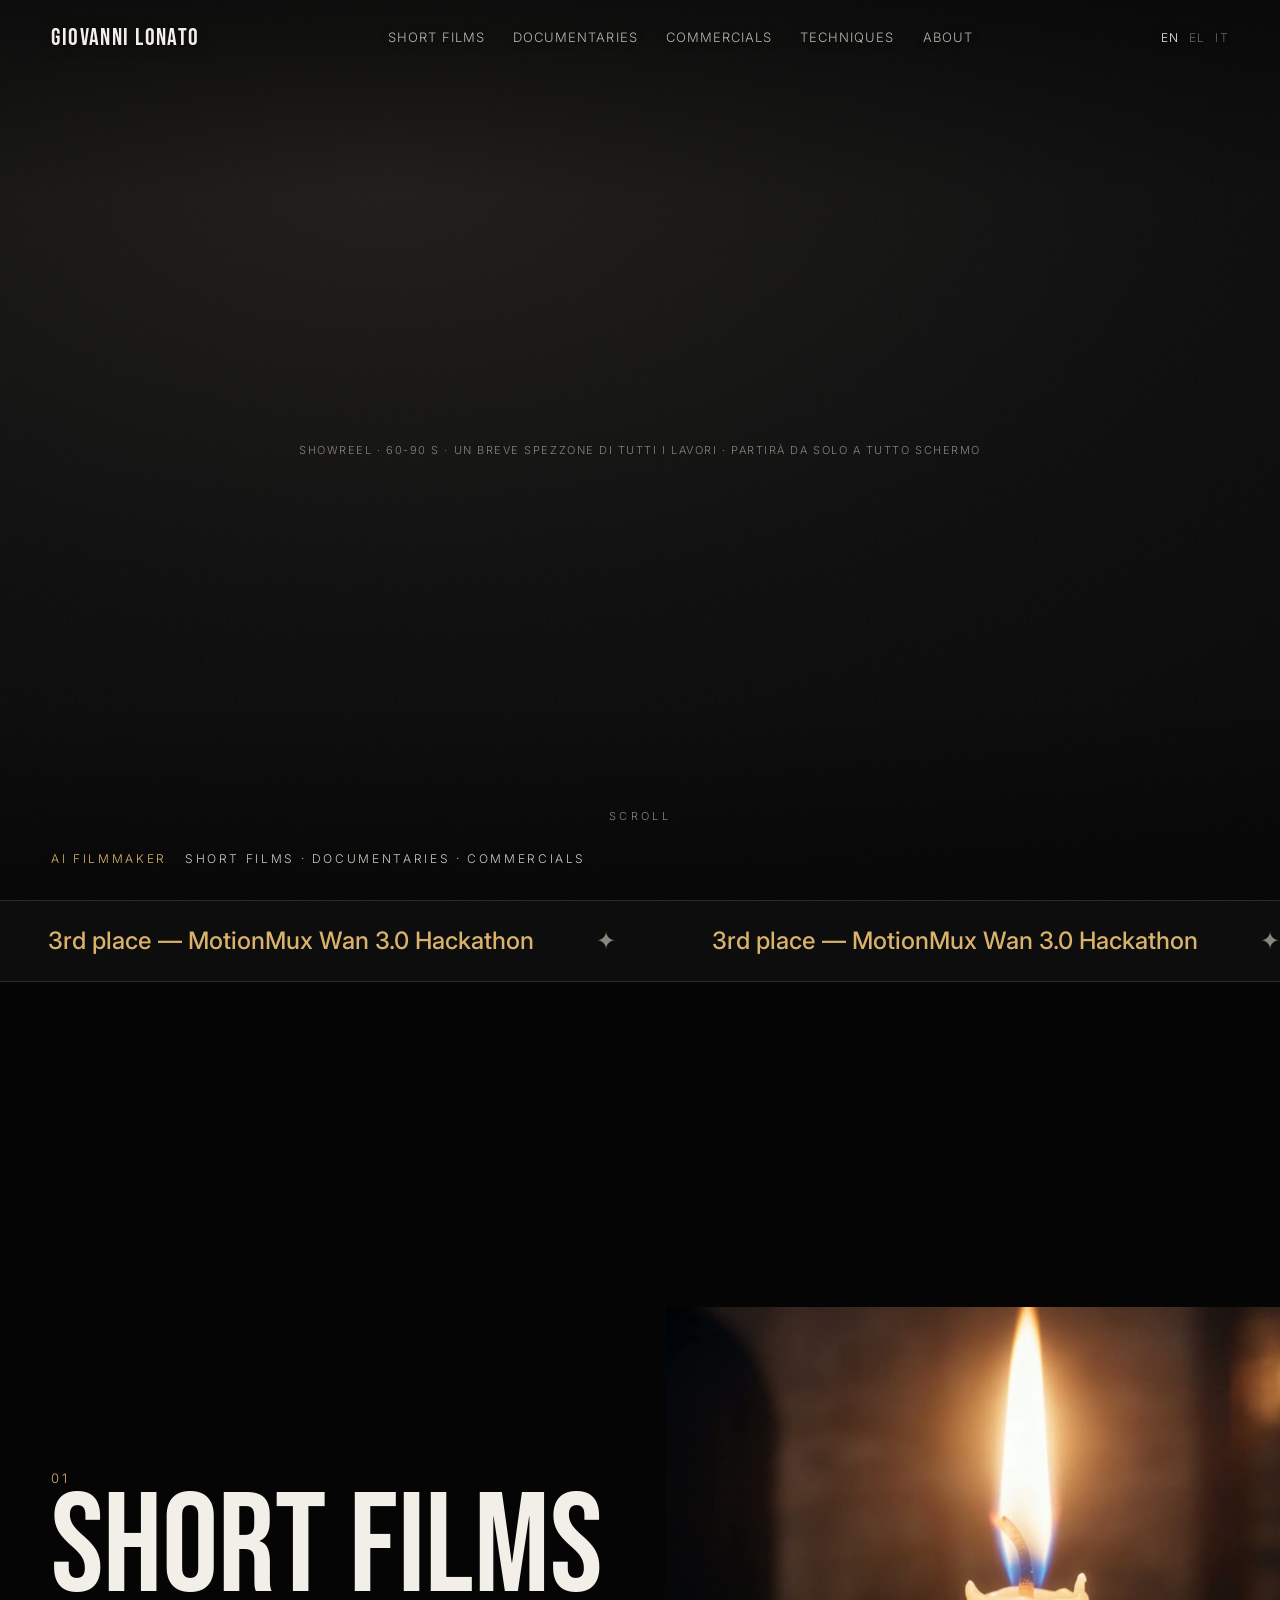
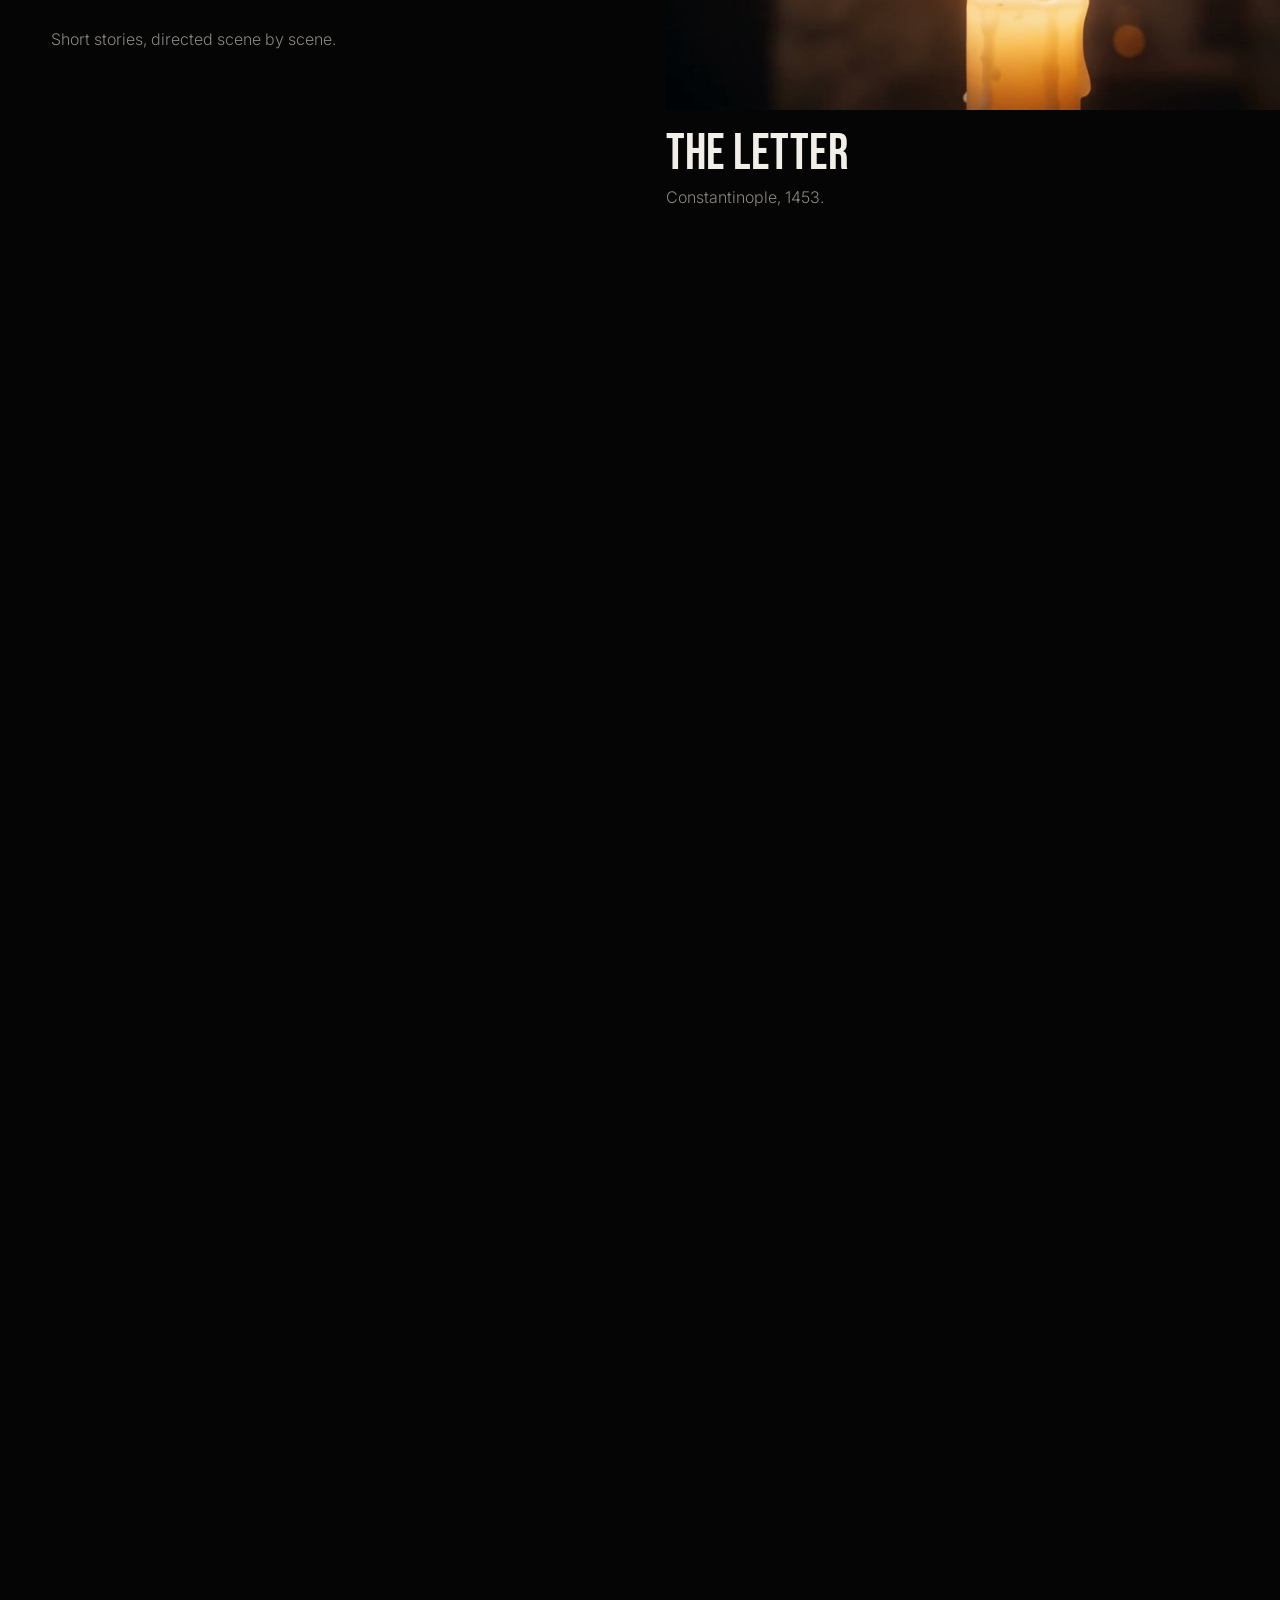
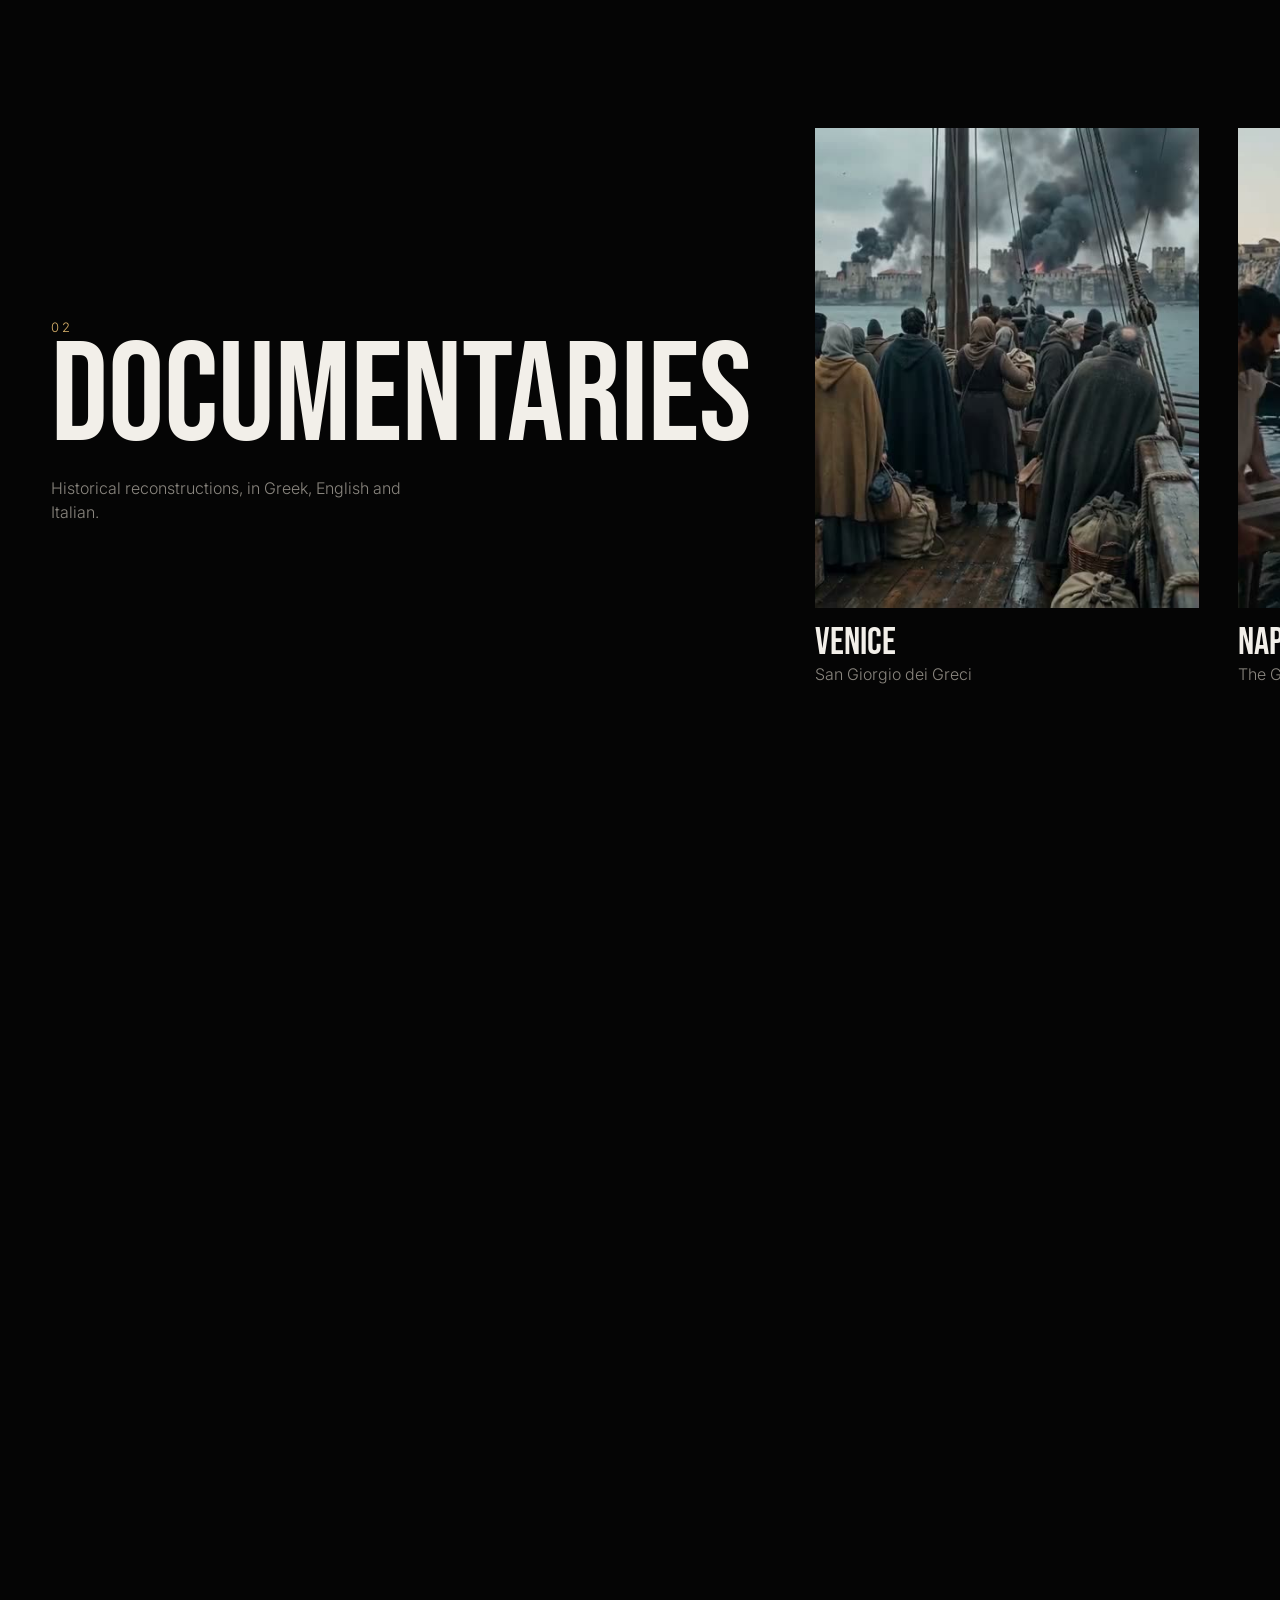
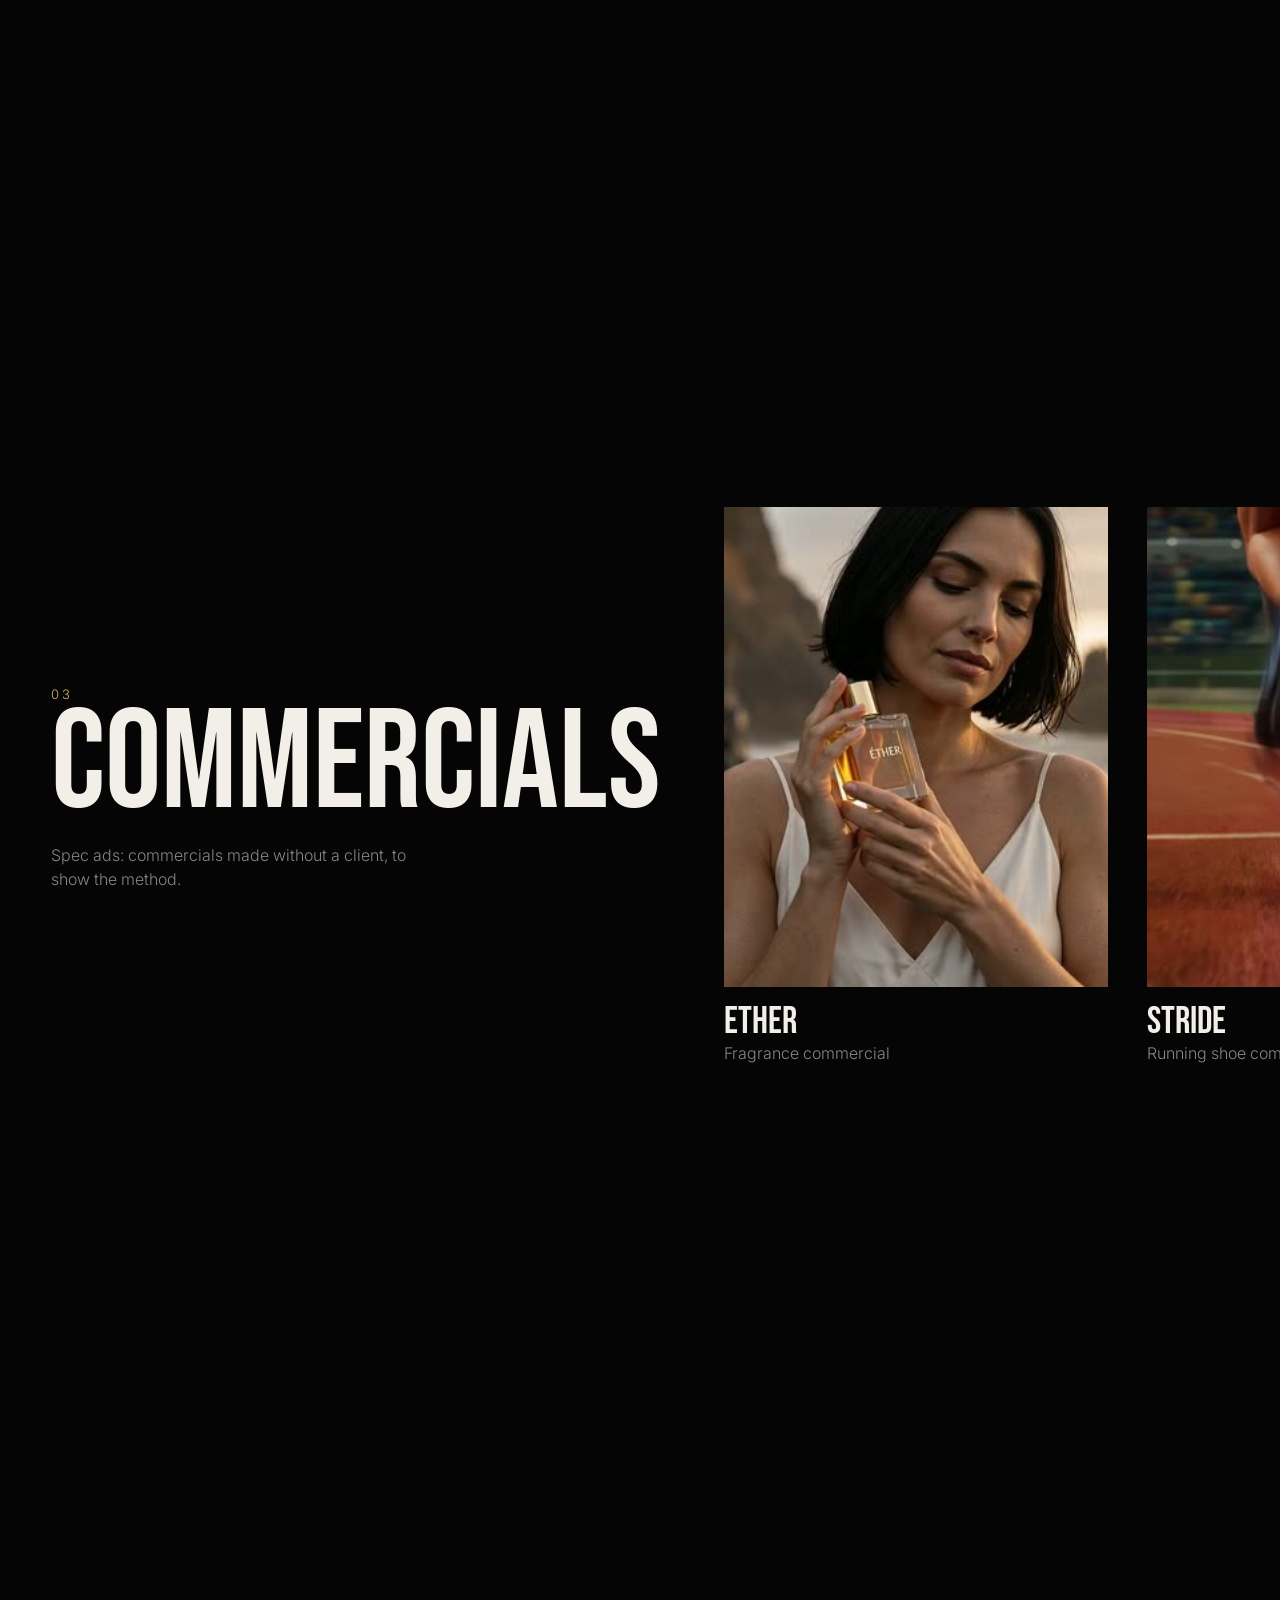
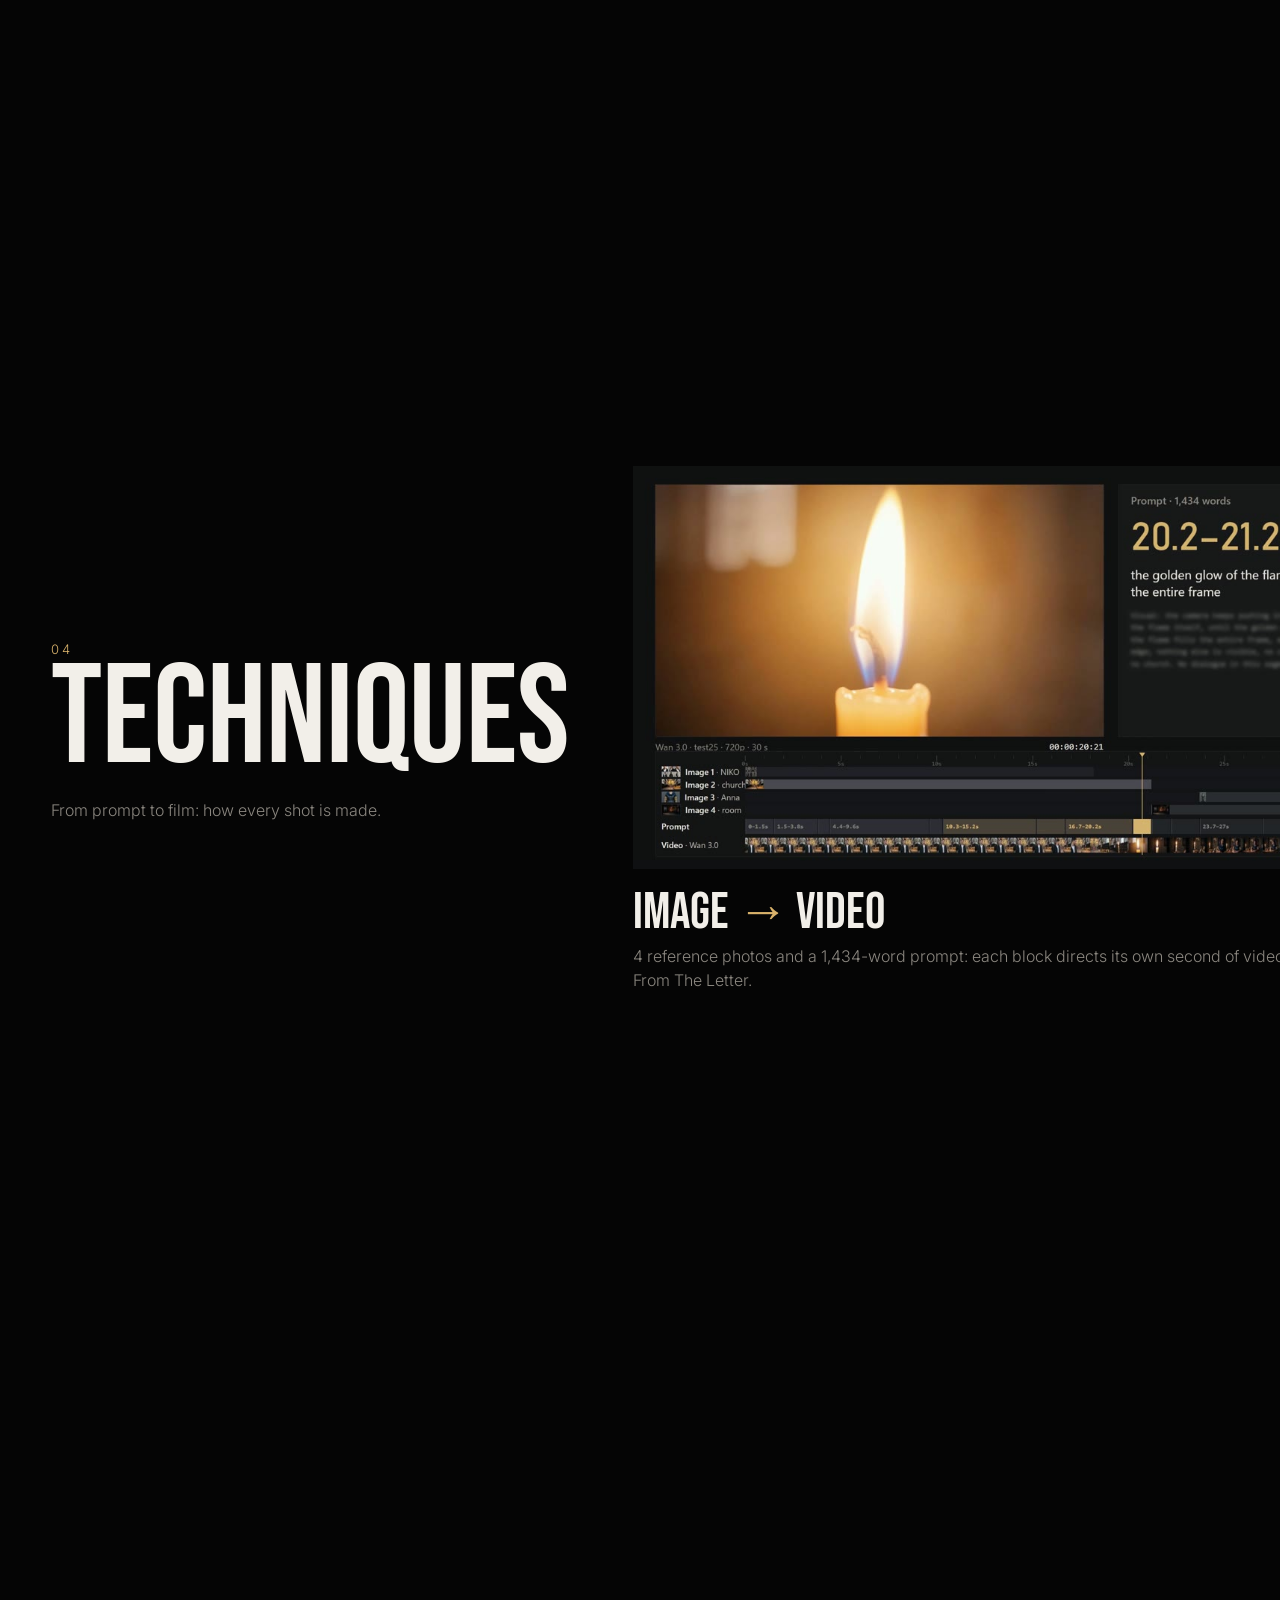
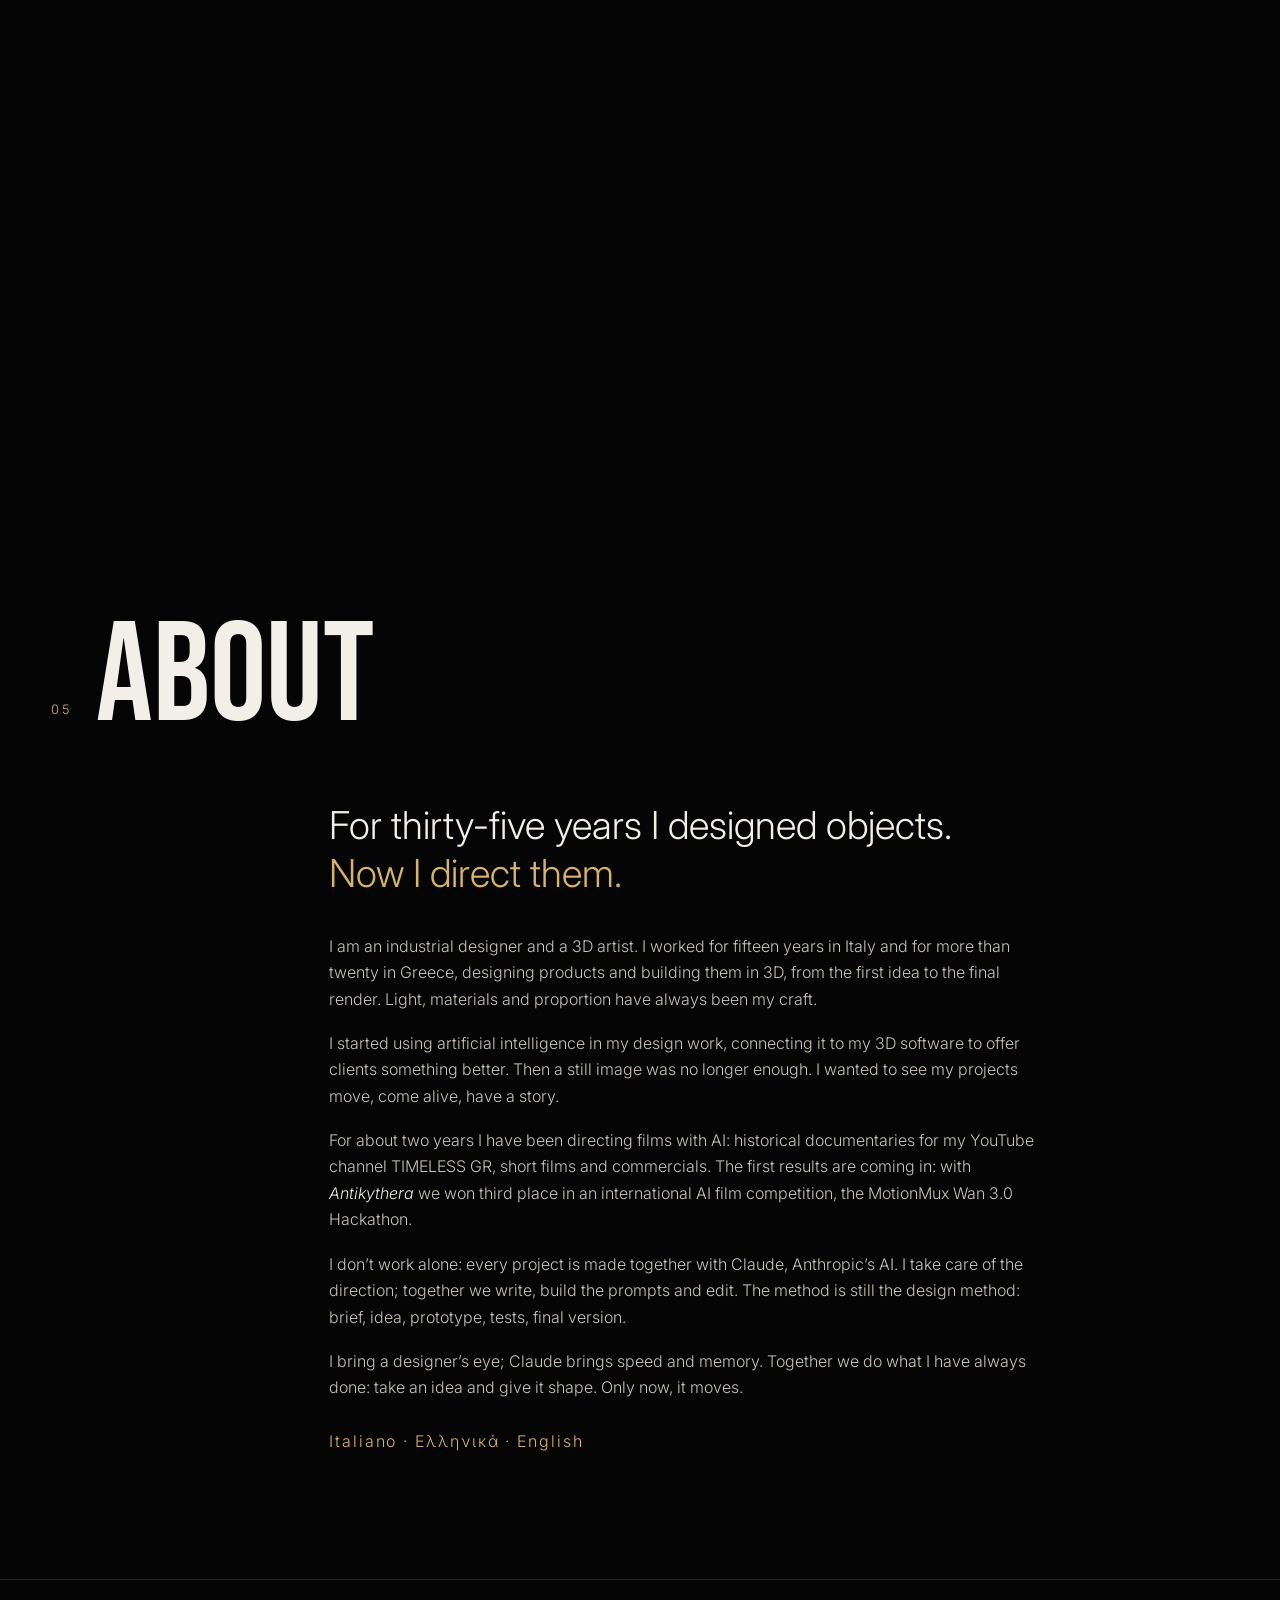
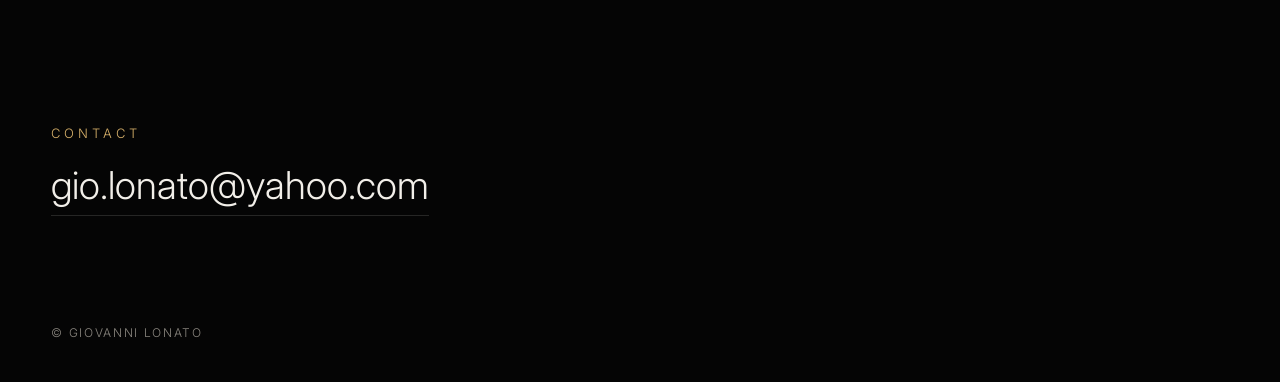
==== commit 2c80e8ca: "Site under real name, contact email, indexable Co-Authored-By: Claude Opus 5.5 <noreply@anthropic.co" ====
--- a/index.html
+++ b/index.html
@@ -3,9 +3,8 @@
 <head>
   <meta charset="utf-8">
   <meta name="viewport" content="width=device-width, initial-scale=1">
-  <title>GL — AI Filmmaker</title>
-  <meta name="robots" content="noindex, nofollow">  <!-- sito anonimo: invisibile ai motori di ricerca, si apre solo col link -->
-  <meta name="description" content="Portfolio of GL: short films, documentaries and commercials made with AI.">
+  <title>Giovanni Lonato — AI Filmmaker</title>
+  <meta name="description" content="Portfolio of Giovanni Lonato: short films, documentaries and commercials made with AI.">
   <link rel="preconnect" href="https://fonts.googleapis.com">
   <link rel="preconnect" href="https://fonts.gstatic.com" crossorigin>
   <link href="https://fonts.googleapis.com/css2?family=Bebas+Neue&family=Inter:wght@300;400;500;600&display=swap" rel="stylesheet">
@@ -241,6 +240,8 @@
 
   <!-- ═══ CONTATTI ═══ -->
   <footer class="footer" id="contatti">
+    <p class="footer__kicker">Contact</p>
+    <a class="footer__mail" href="mailto:gio.lonato@yahoo.com">gio.lonato@yahoo.com</a>
     <p class="footer__sign">© <span data-site="nome"></span></p>
   </footer>
 
